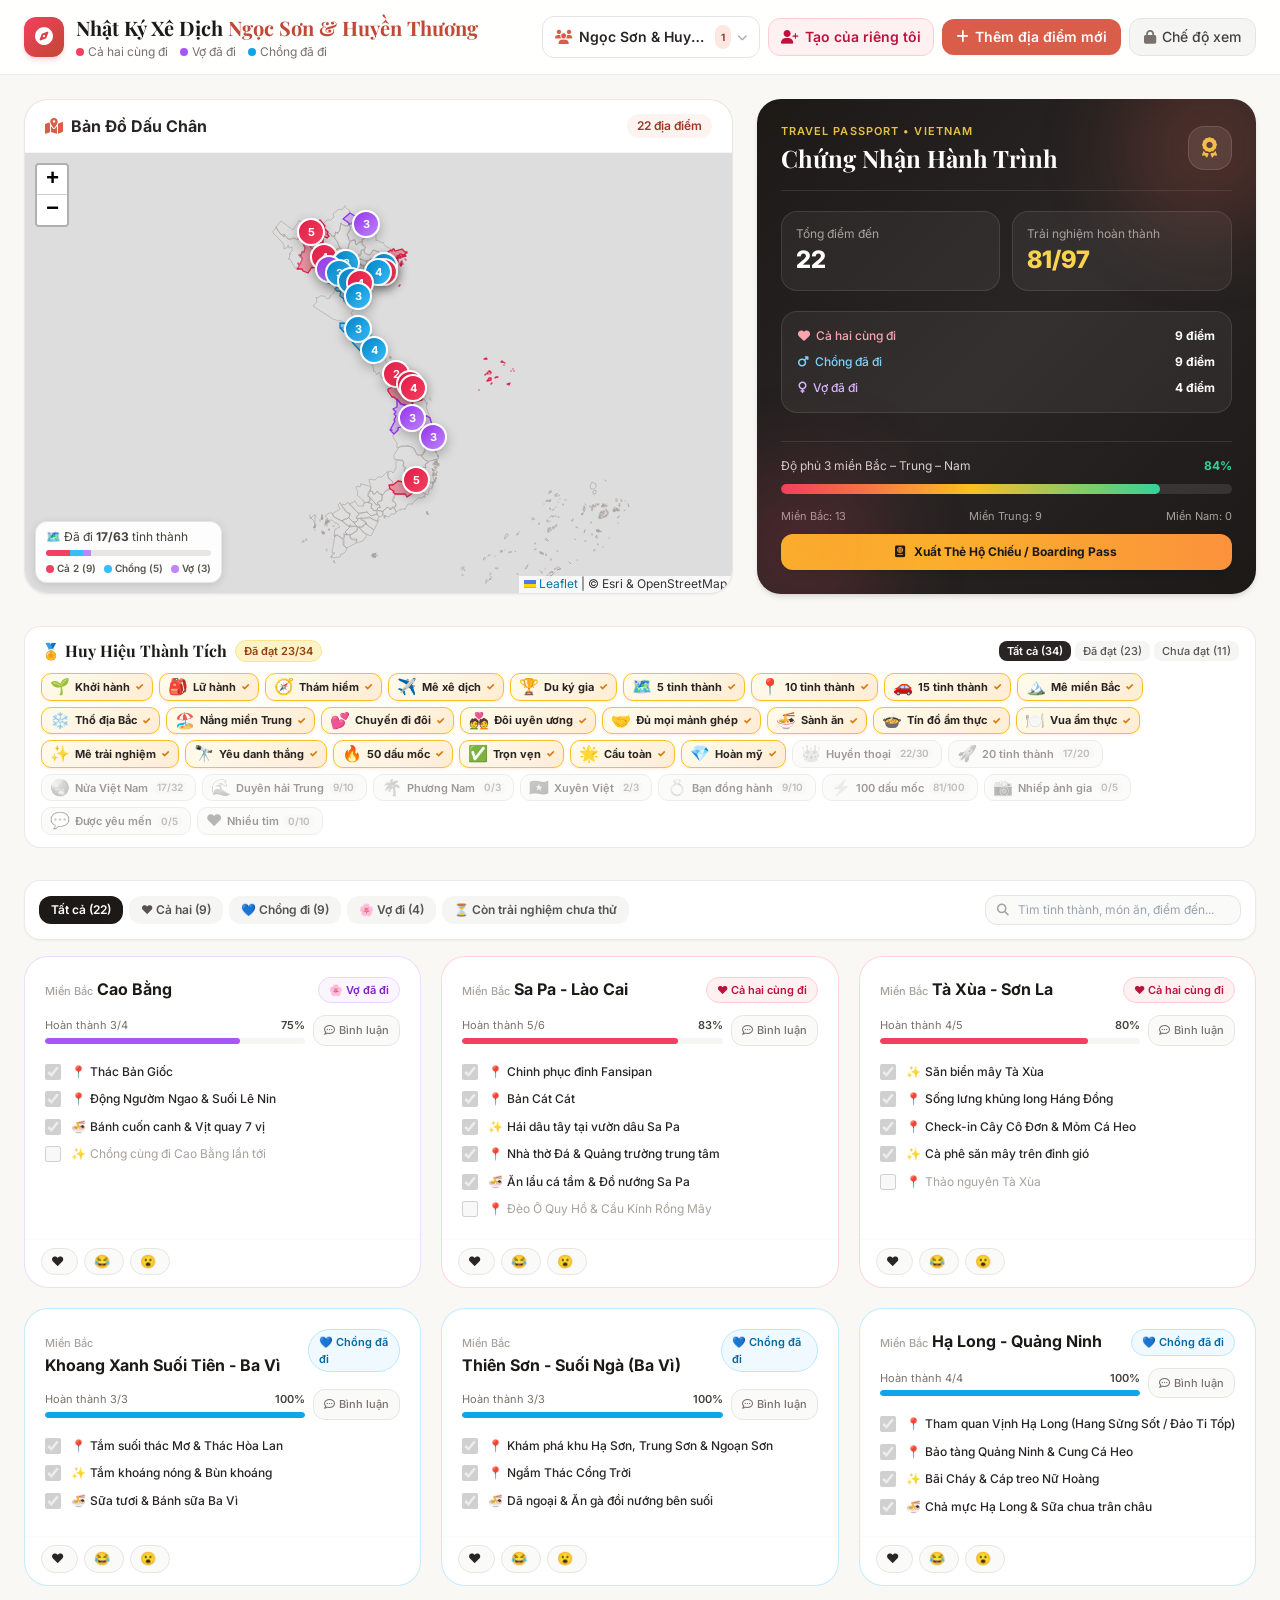
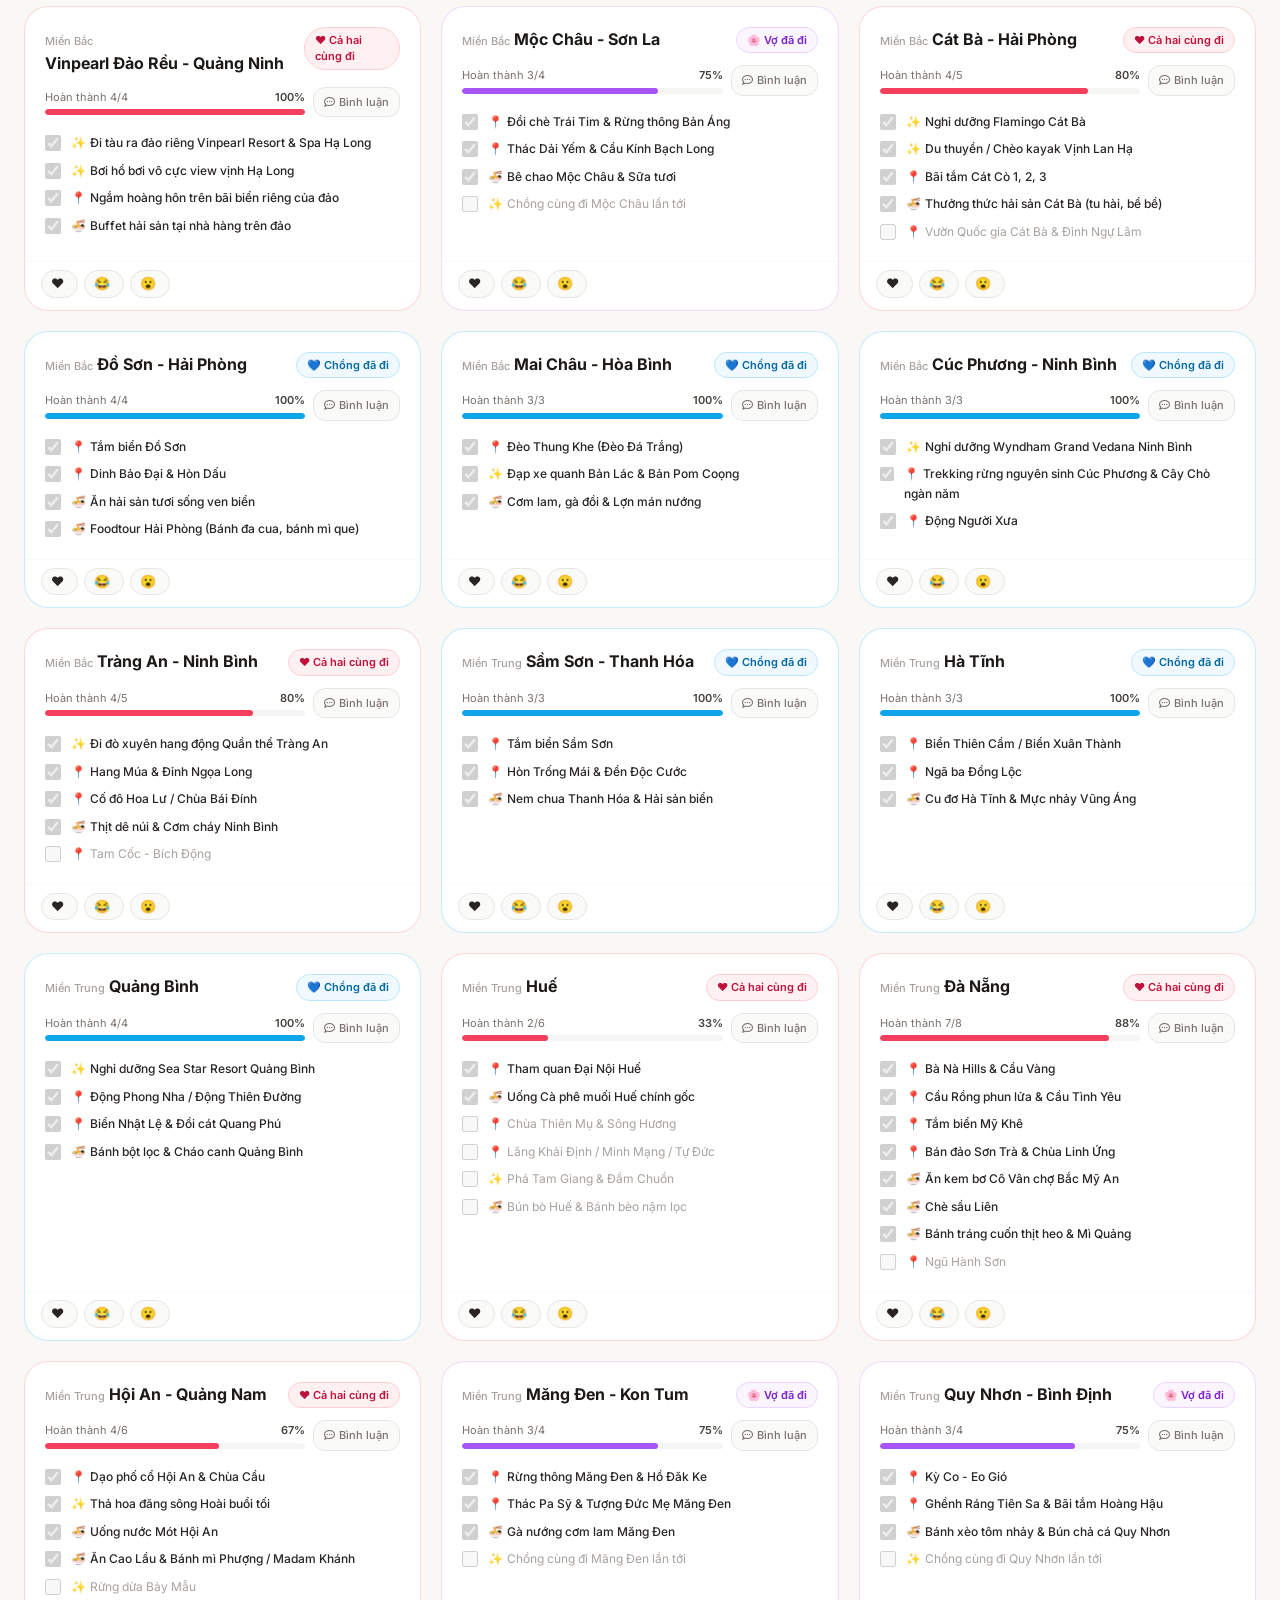
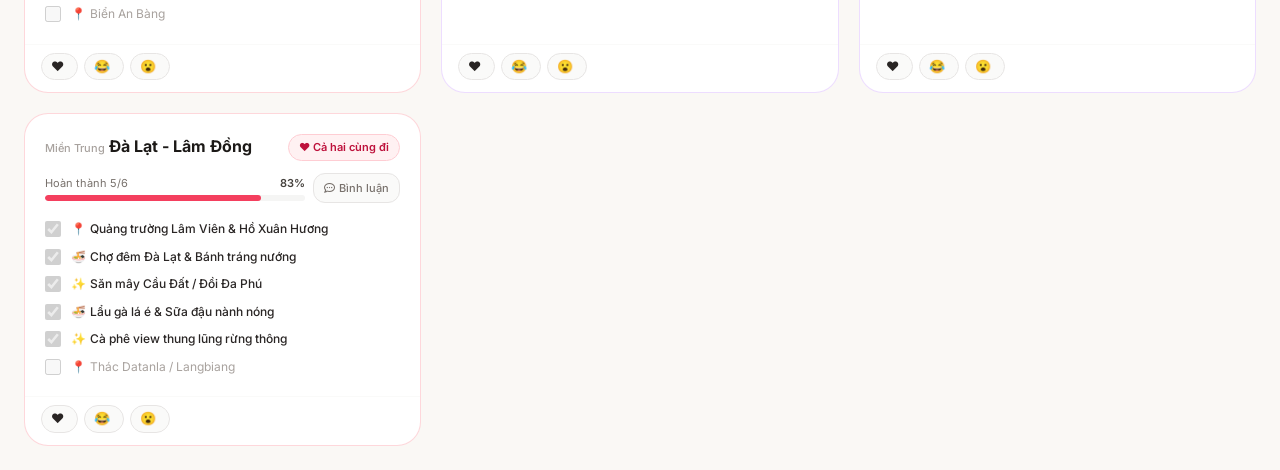
==== index.html @ 98d3e65a "refactor: update asset and resource file paths to assets directory" ====
<!DOCTYPE html>
<html lang="vi">

<head>
  <meta charset="UTF-8">
  <meta name="viewport" content="width=device-width, initial-scale=1.0">
  <link rel="icon" type="image/png" href="assets/images/Icon-637.png">
  <link rel="apple-touch-icon" href="assets/images/Icon-637.png">
  <title>Nhật Ký Hành Trình — Ngọc Sơn & Huyền Thương</title>
  <script src="assets/lib/tailwind/tailwind.js"></script>
  <link rel="stylesheet" href="assets/lib/fontawesome/css/all.min.css">
  <link rel="stylesheet" href="assets/lib/leaflet/leaflet.css" />
  <script src="assets/lib/leaflet/leaflet.js"></script>
  <link
    href="https://fonts.googleapis.com/css2?family=Inter:wght@400;500;600;700;800&family=Playfair+Display:ital,wght@0,600;0,700;1,600&display=swap"
    rel="stylesheet">
  <script src="assets/js/tailwind-config.js"></script>
  <link rel="stylesheet" href="assets/css/style.css">
</head>

<body class="min-h-screen flex flex-col">

  <!-- Header -->
  <header class="bg-white/90 backdrop-blur-md border-b border-stone-200/80 sticky top-0 z-30">
    <div class="max-w-7xl mx-auto px-4 sm:px-6 py-3.5 flex flex-wrap items-center justify-between gap-3">
      <div class="flex items-center gap-3">
        <div
          class="w-10 h-10 rounded-xl bg-gradient-to-br from-rose-500 to-terracotta-600 text-white flex items-center justify-center shadow-md shadow-rose-500/20">
          <i class="fa-solid fa-compass text-lg"></i>
        </div>
        <div>
          <h1 class="font-serif text-lg sm:text-xl font-bold text-stone-900 leading-tight">
            Nhật Ký Xê Dịch <span id="header-owner-name" class="text-terracotta-600">Ngọc Sơn &amp; Huyền Thương</span>
          </h1>
          <div id="header-couple-legend" class="flex items-center gap-3 text-xs text-stone-500 mt-0.5">
            <span class="inline-flex items-center gap-1"><span class="w-2 h-2 rounded-full bg-rose-500"></span> <span id="lbl-hdr-both">Cả hai cùng đi</span></span>
            <span class="inline-flex items-center gap-1"><span class="w-2 h-2 rounded-full bg-purple-500"></span> <span id="lbl-hdr-wife">Vợ đã đi</span></span>
            <span class="inline-flex items-center gap-1"><span class="w-2 h-2 rounded-full bg-sky-500"></span> <span id="lbl-hdr-husband">Chồng đã đi</span></span>
          </div>
          <p id="header-solo-subtitle" class="hidden text-xs text-stone-500 mt-0.5">Nhật ký xê dịch cá nhân</p>
        </div>
      </div>

      <div class="flex flex-wrap items-center gap-2">
        <!-- Switcher chuyển giữa các người dùng -->
        <div class="relative" id="user-switcher-wrap">
          <button id="user-switcher-btn" onclick="toggleUserSwitcher()"
            class="px-3 py-2 rounded-xl bg-white hover:bg-stone-50 text-stone-800 border border-stone-200 text-xs sm:text-sm font-semibold shadow-2xs transition flex items-center gap-1.5"
            title="Chuyển xem nhật ký của người khác">
            <i class="fa-solid fa-users text-terracotta-500"></i>
            <span id="switcher-current-name" class="max-w-[130px] truncate">Ngọc Sơn &amp; Huyền Thương</span>
            <span id="switcher-user-count" class="px-1.5 py-0.5 rounded-full bg-terracotta-100 text-terracotta-700 text-[10px] font-bold">1</span>
            <i class="fa-solid fa-chevron-down text-[10px] text-stone-400"></i>
          </button>
          <div id="user-switcher-menu"
            class="hidden absolute right-0 mt-2 w-72 bg-white rounded-2xl shadow-2xl border border-stone-200 z-50 overflow-hidden">
            <div class="px-3.5 py-2.5 bg-stone-50 border-b border-stone-100 flex items-center justify-between">
              <span class="text-[11px] font-bold uppercase tracking-wider text-stone-500">Danh sách nhật ký</span>
              <button onclick="copyShareUserLink()"
                class="text-[11px] font-semibold text-terracotta-600 hover:text-terracotta-700 flex items-center gap-1">
                <i class="fa-solid fa-link"></i> Copy link
              </button>
            </div>
            <div id="user-switcher-list" class="max-h-64 overflow-y-auto divide-y divide-stone-100"></div>
            <div class="p-2.5 bg-stone-50 border-t border-stone-100">
              <button onclick="openCreateUserModal()"
                class="w-full py-2 px-3 rounded-xl bg-gradient-to-r from-terracotta-500 to-rose-500 hover:from-terracotta-600 hover:to-rose-600 text-white text-xs font-bold shadow-xs transition flex items-center justify-center gap-1.5">
                <i class="fa-solid fa-wand-magic-sparkles"></i>
                <span>Tạo nhật ký của riêng tôi</span>
              </button>
            </div>
          </div>
        </div>

        <button onclick="openCreateUserModal()"
          class="px-3 py-2 rounded-xl bg-rose-50 hover:bg-rose-100 text-rose-700 border border-rose-200 text-xs sm:text-sm font-semibold transition flex items-center gap-1.5">
          <i class="fa-solid fa-user-plus"></i>
          <span>Tạo của riêng tôi</span>
        </button>

        <button onclick="openAddDestinationModal()"
          class="px-3.5 py-2 rounded-xl bg-terracotta-500 hover:bg-terracotta-600 text-white text-xs sm:text-sm font-semibold shadow-sm transition flex items-center gap-1.5">
          <i class="fa-solid fa-plus"></i>
          <span>Thêm địa điểm mới</span>
        </button>
        <button id="mode-toggle-btn" onclick="handleModeToggle()"
          class="px-3.5 py-2 rounded-xl bg-stone-100 hover:bg-stone-200 text-stone-700 border border-stone-200 text-xs sm:text-sm font-medium transition flex items-center gap-1.5"
          title="Mở khóa chỉnh sửa">
          <i id="mode-icon" class="fa-solid fa-lock text-stone-500"></i>
          <span id="mode-label">Chế độ xem</span>
        </button>
      </div>
    </div>
  </header>

  <!-- Thanh công cụ Chủ nhân (Ẩn khi ở chế độ Khách xem) -->
  <div id="owner-toolbar" class="hidden bg-amber-50 border-b border-amber-200/80">
    <div class="max-w-7xl mx-auto px-4 sm:px-6 py-2.5 flex flex-wrap items-center justify-between gap-2 text-xs">
      <div class="flex items-center gap-2">
        <span class="w-2 h-2 rounded-full bg-amber-500 animate-ping"></span>
        <span class="font-semibold text-amber-900">Đang ở Chế độ Chủ nhân:</span>
        <span class="text-stone-600">Mọi thay đổi đều tự động đồng bộ lên Google Sheets.</span>
        <span id="cloud-sync-status"
          class="inline-flex items-center gap-1 px-2 py-0.5 rounded-full text-[11px] font-medium bg-emerald-100 text-emerald-800 border border-emerald-200">
          <i class="fa-solid fa-cloud-check"></i> Đã kết nối Cloud
        </span>
      </div>
      <div class="flex flex-wrap items-center gap-2">
        <button onclick="syncToCloud(true)"
          class="px-3 py-1.5 rounded-lg bg-emerald-600 hover:bg-emerald-700 text-white font-semibold shadow-sm transition flex items-center gap-1.5">
          <i class="fa-solid fa-cloud-arrow-up"></i>
          <span>Lưu lên Cloud ngay</span>
        </button>
      </div>
    </div>
  </div>

  <main class="max-w-7xl mx-auto w-full px-4 sm:px-6 py-6 space-y-8 flex-1">

    <!-- Phần 1: Tổng kết hành trình & Bản đồ -->
    <section class="grid grid-cols-1 lg:grid-cols-12 gap-6 items-stretch">
      <!-- Cột trái: Bản đồ Việt Nam (7 cột) -->
      <div
        class="lg:col-span-7 bg-white rounded-3xl border border-stone-200/90 shadow-sm overflow-hidden flex flex-col">
        <div class="px-5 py-3.5 border-b border-stone-100 flex items-center justify-between">
          <div class="flex items-center gap-2">
            <i class="fa-solid fa-map-location-dot text-terracotta-500"></i>
            <h2 class="font-bold text-stone-800 text-sm sm:text-base">Bản Đồ Dấu Chân</h2>
          </div>
          <span id="map-counter-badge"
            class="px-2.5 py-1 rounded-full bg-terracotta-50 text-terracotta-700 text-xs font-semibold">
            22 địa điểm
          </span>
        </div>
        <div class="relative w-full h-[390px] sm:h-[440px]">
          <div id="vietnam-map" class="w-full h-full"></div>
        </div>
      </div>

      <!-- Cột phải: Chứng nhận hành trình (5 cột) -->
      <div
        class="lg:col-span-5 bg-gradient-to-br from-stone-900 via-stone-800 to-stone-900 text-white rounded-3xl p-6 shadow-md flex flex-col justify-between relative overflow-hidden">
        <div
          class="absolute -right-10 -top-10 w-44 h-44 rounded-full bg-terracotta-500/20 blur-2xl pointer-events-none">
        </div>
        <div class="absolute -left-10 -bottom-10 w-44 h-44 rounded-full bg-rose-500/15 blur-2xl pointer-events-none">
        </div>

        <div>
          <div class="flex items-center justify-between border-b border-white/10 pb-4">
            <div>
              <p class="text-[11px] uppercase tracking-widest text-amber-300/90 font-semibold">Travel Passport • Vietnam
              </p>
              <h2 class="font-serif text-xl sm:text-2xl font-bold mt-0.5">Chứng Nhận Hành Trình</h2>
            </div>
            <div
              class="w-11 h-11 rounded-2xl bg-white/10 border border-white/15 flex items-center justify-center text-amber-300">
              <i class="fa-solid fa-award text-xl"></i>
            </div>
          </div>

          <div class="grid grid-cols-2 gap-3 mt-5">
            <div class="bg-white/5 border border-white/10 rounded-2xl p-3.5">
              <p class="text-xs text-stone-400">Tổng điểm đến</p>
              <p id="stat-total-places" class="text-2xl font-extrabold text-white mt-0.5">22</p>
            </div>
            <div class="bg-white/5 border border-white/10 rounded-2xl p-3.5">
              <p class="text-xs text-stone-400">Trải nghiệm hoàn thành</p>
              <p id="stat-checked-items" class="text-2xl font-extrabold text-amber-300 mt-0.5">0/0</p>
            </div>
          </div>

          <!-- Phân bổ người đi (Cặp đôi) -->
          <div id="couple-breakdown-box" class="mt-5 space-y-2.5 bg-white/5 border border-white/10 rounded-2xl p-4">
            <div class="flex items-center justify-between text-xs">
              <span class="text-rose-300 font-medium"><i class="fa-solid fa-heart mr-1.5"></i><span id="lbl-stat-both">Cả hai cùng đi</span></span>
              <span id="stat-both-count" class="font-bold text-white">9 điểm</span>
            </div>
            <div class="flex items-center justify-between text-xs">
              <span class="text-sky-300 font-medium"><i class="fa-solid fa-mars mr-1.5"></i><span id="lbl-stat-husband">Chồng đã đi</span></span>
              <span id="stat-husband-count" class="font-bold text-white">9 điểm</span>
            </div>
            <div class="flex items-center justify-between text-xs">
              <span class="text-purple-300 font-medium"><i class="fa-solid fa-venus mr-1.5"></i><span id="lbl-stat-wife">Vợ đã đi</span></span>
              <span id="stat-wife-count" class="font-bold text-white">4 điểm</span>
            </div>
          </div>
          <!-- Tóm tắt hành trình cá nhân -->
          <div id="solo-summary-box" class="hidden mt-5 space-y-2.5 bg-white/5 border border-white/10 rounded-2xl p-4">
            <div class="flex items-center justify-between text-xs">
              <span class="text-amber-300 font-medium"><i class="fa-solid fa-map mr-1.5"></i>Tỉnh thành đã phủ</span>
              <span id="stat-solo-provinces" class="font-bold text-white">0/63 tỉnh</span>
            </div>
            <div class="flex items-center justify-between text-xs">
              <span class="text-emerald-300 font-medium"><i class="fa-solid fa-utensils mr-1.5"></i>Món ngon đã thử</span>
              <span id="stat-solo-food" class="font-bold text-white">0 món</span>
            </div>
            <div class="flex items-center justify-between text-xs">
              <span class="text-rose-300 font-medium"><i class="fa-solid fa-heart mr-1.5"></i>Lượt yêu thích</span>
              <span id="stat-solo-reactions" class="font-bold text-white">0 tim</span>
            </div>
          </div>
        </div>

        <!-- Thanh tiến độ 3 miền -->
        <div class="mt-5 pt-4 border-t border-white/10 space-y-2.5">
          <div class="flex items-center justify-between text-xs text-stone-300">
            <span>Độ phủ 3 miền Bắc – Trung – Nam</span>
            <span id="stat-overall-percent" class="font-bold text-emerald-400">0%</span>
          </div>
          <div class="w-full h-2.5 bg-white/10 rounded-full overflow-hidden">
            <div id="stat-progress-bar"
              class="h-full bg-gradient-to-r from-rose-500 via-amber-400 to-emerald-400 rounded-full transition-all duration-500"
              style="width: 0%"></div>
          </div>
          <div class="flex justify-between text-[11px] text-stone-400 pt-1">
            <span id="stat-north">Miền Bắc: 0</span>
            <span id="stat-central">Miền Trung: 0</span>
            <span id="stat-south">Miền Nam: 0</span>
          </div>
          <button onclick="openPassportModal()"
            class="w-full mt-2 py-2.5 px-4 rounded-xl bg-gradient-to-r from-amber-400 to-orange-400 hover:from-amber-300 hover:to-orange-300 text-stone-900 font-bold text-xs flex items-center justify-center gap-2 shadow-md transition">
            <i class="fa-solid fa-passport"></i>
            <span>Xuất Thẻ Hộ Chiếu / Boarding Pass</span>
          </button>
        </div>
      </div>
    </section>

    <!-- Huy hiệu thành tích (gọn nhẹ) -->
    <section class="bg-white rounded-2xl border border-stone-200/80 shadow-xs px-4 py-3">
      <div class="flex flex-wrap items-center justify-between gap-2 mb-2.5">
        <div class="flex items-center gap-2">
          <h2 class="font-serif text-sm sm:text-base font-bold text-stone-900">🏅 Huy Hiệu Thành Tích</h2>
          <span class="text-[11px] font-semibold px-2 py-0.5 rounded-full bg-amber-100 text-amber-800 border border-amber-200">Đã đạt <span id="badges-count">0/0</span></span>
        </div>
        <div class="flex items-center gap-1 text-[11px]">
          <button onclick="setBadgeFilter('all')" data-bfilter="all" class="bfilter-btn px-2 py-0.5 rounded-lg font-semibold bg-stone-800 text-white transition">Tất cả (<span id="bcount-all">0</span>)</button>
          <button onclick="setBadgeFilter('earned')" data-bfilter="earned" class="bfilter-btn px-2 py-0.5 rounded-lg font-medium bg-stone-100 text-stone-600 hover:bg-stone-200 transition">Đã đạt (<span id="bcount-earned">0</span>)</button>
          <button onclick="setBadgeFilter('locked')" data-bfilter="locked" class="bfilter-btn px-2 py-0.5 rounded-lg font-medium bg-stone-100 text-stone-600 hover:bg-stone-200 transition">Chưa đạt (<span id="bcount-locked">0</span>)</button>
        </div>
      </div>
      <div id="badges-grid" class="flex flex-wrap gap-1.5"></div>
    </section>

    <!-- Phần 2: Bộ lọc & Tìm kiếm -->
    <section class="space-y-4">
      <div
        class="flex flex-col md:flex-row md:items-center justify-between gap-3 bg-white p-3.5 rounded-2xl border border-stone-200/80 shadow-sm">
        <div class="flex items-center gap-1.5 overflow-x-auto no-scrollbar pb-1 md:pb-0">
          <button onclick="setFilter('all')" data-filter="all"
            class="filter-btn px-3 py-1.5 rounded-xl text-xs font-semibold bg-stone-900 text-white whitespace-nowrap transition">
            Tất cả (<span id="count-all">22</span>)
          </button>
          <button onclick="setFilter('both')" data-filter="both"
            class="filter-btn couple-only-ui px-3 py-1.5 rounded-xl text-xs font-semibold bg-stone-100 text-stone-600 hover:bg-stone-200 whitespace-nowrap transition">
            ❤️ <span id="lbl-flt-both">Cả hai</span> (<span id="count-both">9</span>)
          </button>
          <button onclick="setFilter('husband')" data-filter="husband"
            class="filter-btn couple-only-ui px-3 py-1.5 rounded-xl text-xs font-semibold bg-stone-100 text-stone-600 hover:bg-stone-200 whitespace-nowrap transition">
            💙 <span id="lbl-flt-husband">Chồng đi</span> (<span id="count-husband">9</span>)
          </button>
          <button onclick="setFilter('wife')" data-filter="wife"
            class="filter-btn couple-only-ui px-3 py-1.5 rounded-xl text-xs font-semibold bg-stone-100 text-stone-600 hover:bg-stone-200 whitespace-nowrap transition">
            🌸 <span id="lbl-flt-wife">Vợ đi</span> (<span id="count-wife">4</span>)
          </button>
          <button onclick="setFilter('incomplete')" data-filter="incomplete"
            class="filter-btn px-3 py-1.5 rounded-xl text-xs font-semibold bg-stone-100 text-stone-600 hover:bg-stone-200 whitespace-nowrap transition">
            ⏳ Còn trải nghiệm chưa thử
          </button>
        </div>

        <div class="flex items-center gap-2">
          <div class="relative flex-1 sm:w-64">
            <i class="fa-solid fa-magnifying-glass absolute left-3 top-1/2 -translate-y-1/2 text-stone-400 text-xs"></i>
            <input type="text" id="search-input" oninput="handleSearch(this.value)"
              placeholder="Tìm tỉnh thành, món ăn, điểm đến..."
              class="w-full pl-8 pr-3 py-1.5 rounded-xl bg-stone-50 border border-stone-200 text-xs focus:outline-none focus:border-terracotta-500">
          </div>
        </div>
      </div>

      <!-- Lưới thẻ địa điểm -->
      <div id="destinations-grid" class="grid grid-cols-1 md:grid-cols-2 lg:grid-cols-3 gap-5"></div>
    </section>
  </main>

  <!-- Floating Hover 2 Scenic Photos on Destination Name -->
  <div id="hover-name-photos"
    class="fixed pointer-events-none z-50 hidden bg-white/95 backdrop-blur-sm p-2 rounded-2xl shadow-2xl border border-stone-200 w-[340px] sm:w-[380px] transition-opacity duration-150">
    <div id="hover-name-photos-grid" class="grid grid-cols-2 gap-1.5"></div>
    <p id="hover-name-photos-caption" class="text-[11px] font-semibold text-stone-700 mt-1.5 px-1 flex items-center justify-between"></p>
  </div>

  <!-- Floating Hover Image Preview -->
  <div id="hover-image-preview"
    class="fixed pointer-events-none z-50 hidden bg-white p-2 rounded-2xl shadow-2xl border border-stone-200 max-w-xs transition-opacity duration-150">
    <img id="hover-preview-img" src="" alt="Preview" class="w-60 h-40 object-cover rounded-xl">
    <p id="hover-preview-caption" class="text-[11px] font-medium text-stone-600 mt-1.5 px-1 truncate"></p>
  </div>

  <!-- Floating Hover Comments (bong bóng truyện tranh) -->
  <div id="hover-comments" class="fixed inset-0 pointer-events-none z-50 hidden"></div>

  <!-- Modal Tạo Nhật Ký Của Riêng Tôi (Cá nhân) -->
  <div id="create-user-modal" class="fixed inset-0 bg-black/55 backdrop-blur-xs z-50 hidden items-center justify-center p-4">
    <div class="bg-white rounded-3xl max-w-md w-full p-6 shadow-2xl border border-stone-100">
      <div class="flex items-center justify-between pb-3 border-b border-stone-100">
        <div>
          <h3 class="font-bold text-stone-900 text-base">✨ Tạo Nhật Ký Của Riêng Bạn</h3>
          <p class="text-[11px] text-stone-400 mt-0.5">Bắt đầu từ bản đồ trống — tự tay đánh dấu từng chuyến đi</p>
        </div>
        <button onclick="closeCreateUserModal()"
          class="w-8 h-8 rounded-full hover:bg-stone-100 text-stone-500 flex items-center justify-center shrink-0">
          <i class="fa-solid fa-xmark"></i>
        </button>
      </div>
      <div class="space-y-3.5 mt-4 text-xs">
        <div>
          <label class="block font-semibold text-stone-700 mb-1.5">Kiểu nhật ký</label>
          <div class="grid grid-cols-2 gap-2">
            <button type="button" onclick="setCreateUserMode('solo')" data-cmode="solo"
              class="cmode-btn px-3 py-2 rounded-xl border-2 border-terracotta-500 bg-terracotta-50 text-terracotta-800 font-bold text-left transition">
              <div>👤 Cá nhân</div>
              <div class="text-[10px] font-normal text-stone-500 mt-0.5">Hành trình của riêng mình</div>
            </button>
            <button type="button" onclick="setCreateUserMode('couple')" data-cmode="couple"
              class="cmode-btn px-3 py-2 rounded-xl border border-stone-200 bg-white text-stone-700 font-semibold text-left hover:bg-stone-50 transition">
              <div>💑 Cặp đôi</div>
              <div class="text-[10px] font-normal text-stone-500 mt-0.5">Bạn trai · Bạn gái · Cùng đi</div>
            </button>
          </div>
        </div>
        <div>
          <label id="create-user-name-label" class="block font-semibold text-stone-700 mb-1">Tên hiển thị của bạn *</label>
          <input type="text" id="create-user-name" maxlength="40" placeholder="Ví dụ: Minh Anh, Quốc Bảo..."
            class="w-full px-3 py-2.5 rounded-xl border border-stone-200 focus:outline-none focus:border-terracotta-500">
        </div>
        <div>
          <label class="block font-semibold text-stone-700 mb-1">Dòng mô tả / slogan (tùy chọn)</label>
          <input type="text" id="create-user-subtitle" maxlength="70" placeholder="Ví dụ: Đi khắp Việt Nam trước tuổi 30"
            class="w-full px-3 py-2.5 rounded-xl border border-stone-200 focus:outline-none focus:border-terracotta-500">
        </div>
        <div class="grid grid-cols-2 gap-2.5">
          <div>
            <label class="block font-semibold text-stone-700 mb-1">Mã PIN cá nhân * (≥ 4 ký tự)</label>
            <input type="password" id="create-user-pin" maxlength="20" placeholder="Đặt mã PIN..."
              class="w-full px-3 py-2.5 rounded-xl border border-stone-200 focus:outline-none focus:border-terracotta-500">
          </div>
          <div>
            <label class="block font-semibold text-stone-700 mb-1">Nhập lại mã PIN *</label>
            <input type="password" id="create-user-pin2" maxlength="20" placeholder="Nhập lại PIN..."
              onkeydown="if(event.key==='Enter') submitCreateUser()"
              class="w-full px-3 py-2.5 rounded-xl border border-stone-200 focus:outline-none focus:border-terracotta-500">
          </div>
        </div>
        <p class="text-[11px] text-stone-400 bg-stone-50 rounded-xl px-3 py-2">
          🔒 Mã PIN được mã hóa trên server. Mọi người có thể xem &amp; bình luận, nhưng chỉ có bạn mới chỉnh sửa được nhật ký của mình.
        </p>
        <p id="create-user-error" class="text-xs text-red-500 font-medium hidden"></p>
      </div>
      <div class="flex justify-end gap-2 mt-5 pt-3 border-t border-stone-100">
        <button onclick="closeCreateUserModal()"
          class="px-4 py-2 rounded-xl bg-stone-100 hover:bg-stone-200 text-stone-700 text-xs font-semibold">Hủy</button>
        <button id="create-user-submit-btn" onclick="submitCreateUser()"
          class="px-5 py-2 rounded-xl bg-terracotta-500 hover:bg-terracotta-600 text-white text-xs font-semibold flex items-center gap-1.5">
          <i class="fa-solid fa-check"></i> Tạo nhật ký ngay
        </button>
      </div>
    </div>
  </div>

  <!-- Modal Nhập Mã PIN -->
  <div id="pin-modal" class="fixed inset-0 bg-black/50 backdrop-blur-xs z-50 hidden items-center justify-center p-4">
    <div class="bg-white rounded-3xl max-w-sm w-full p-6 shadow-2xl border border-stone-100">
      <div
        class="w-12 h-12 rounded-2xl bg-terracotta-50 text-terracotta-600 flex items-center justify-center mx-auto mb-3">
        <i class="fa-solid fa-key text-xl"></i>
      </div>
      <h3 class="text-lg font-bold text-center text-stone-900">Mở Khóa Chỉnh Sửa</h3>
      <p id="pin-modal-desc" class="text-xs text-stone-500 text-center mt-1">Nhập mã PIN của chủ nhân để tích chọn, thêm ảnh hoặc tạo địa
        điểm mới.</p>
      <input type="password" id="pin-input" maxlength="20" onkeydown="if(event.key==='Enter') submitPin()"
        placeholder="Nhập mã PIN..."
        class="w-full mt-4 px-4 py-2.5 rounded-xl border border-stone-300 text-center text-lg tracking-widest font-bold focus:outline-none focus:border-terracotta-500">
      <p id="pin-error" class="text-xs text-red-500 text-center mt-2 hidden">Mã PIN không chính xác, vui lòng thử lại!
      </p>
      <div class="flex gap-2 mt-5">
        <button onclick="closePinModal()"
          class="flex-1 py-2.5 rounded-xl bg-stone-100 hover:bg-stone-200 text-stone-700 text-xs font-semibold">Hủy</button>
        <button id="pin-submit-btn" onclick="submitPin()"
          class="flex-1 py-2.5 rounded-xl bg-terracotta-500 hover:bg-terracotta-600 text-white text-xs font-semibold">Xác
          nhận</button>
      </div>
    </div>
  </div>

  <!-- Modal Thêm Địa Điểm Mới -->
  <div id="add-dest-modal"
    class="fixed inset-0 bg-black/50 backdrop-blur-xs z-50 hidden items-center justify-center p-4">
    <div
      class="bg-white rounded-3xl max-w-md w-full p-6 shadow-2xl border border-stone-100 max-h-[90vh] overflow-y-auto">
      <div class="flex items-center justify-between pb-3 border-b border-stone-100">
        <h3 class="font-bold text-stone-900 text-base">Thêm Địa Điểm Mới</h3>
        <button onclick="closeAddDestinationModal()"
          class="w-8 h-8 rounded-full hover:bg-stone-100 text-stone-500 flex items-center justify-center">
          <i class="fa-solid fa-xmark"></i>
        </button>
      </div>
      <div class="space-y-3.5 mt-4 text-xs">
        <div>
          <label class="block font-semibold text-stone-700 mb-1">Chọn nhanh tỉnh/thành (tự điền tọa độ):</label>
          <select id="preset-province-select" onchange="applyProvincePreset(this.value)"
            class="w-full px-3 py-2 rounded-xl border border-stone-200 bg-stone-50 focus:outline-none focus:border-terracotta-500">
            <option value="">-- Chọn từ danh sách gợi ý hoặc nhập tay bên dưới --</option>
          </select>
        </div>
        <div>
          <label class="block font-semibold text-stone-700 mb-1">Tên địa điểm *</label>
          <div class="relative">
            <input type="text" id="new-dest-name" placeholder="Ví dụ: Hà Giang, Phú Quốc..." autocomplete="off"
              class="w-full px-3 py-2 rounded-xl border border-stone-200 focus:outline-none focus:border-terracotta-500">
            <ul id="dest-suggestions"
              class="hidden absolute z-50 left-0 right-0 mt-1 max-h-56 overflow-y-auto bg-white border border-stone-200 rounded-xl shadow-lg text-xs"></ul>
          </div>
        </div>
        <div class="grid grid-cols-2 gap-3">
          <div>
            <label class="block font-semibold text-stone-700 mb-1">Khu vực</label>
            <select id="new-dest-region" class="w-full px-3 py-2 rounded-xl border border-stone-200 bg-white">
              <option value="Miền Bắc">Miền Bắc</option>
              <option value="Miền Trung">Miền Trung</option>
              <option value="Miền Nam">Miền Nam</option>
            </select>
          </div>
          <div id="new-dest-who-wrap">
            <label class="block font-semibold text-stone-700 mb-1">Ai đã đi?</label>
            <select id="new-dest-who" class="w-full px-3 py-2 rounded-xl border border-stone-200 bg-white">
              <option value="both">❤️ Cả hai cùng đi</option>
              <option value="husband">💙 Chồng đã đi</option>
              <option value="wife">🌸 Vợ đã đi</option>
            </select>
          </div>
        </div>
        <div class="grid grid-cols-2 gap-3">
          <div>
            <label class="block font-semibold text-stone-700 mb-1">Vĩ độ (Lat)</label>
            <input type="number" step="0.0001" id="new-dest-lat" value="21.0285"
              class="w-full px-3 py-2 rounded-xl border border-stone-200">
          </div>
          <div>
            <label class="block font-semibold text-stone-700 mb-1">Kinh độ (Lng)</label>
            <input type="number" step="0.0001" id="new-dest-lng" value="105.8542"
              class="w-full px-3 py-2 rounded-xl border border-stone-200">
          </div>
        </div>
        <div>
          <label class="block font-semibold text-stone-700 mb-1">Các trải nghiệm / món ăn đầu tiên (mỗi dòng 1
            mục):</label>
          <textarea id="new-dest-items" rows="3" placeholder="Đèo Mã Pí Lèng&#10;Đi thuyền sông Nho Quế&#10;Cháo ấu tẩu"
            class="w-full px-3 py-2 rounded-xl border border-stone-200 focus:outline-none focus:border-terracotta-500"></textarea>
        </div>
      </div>
      <div class="flex gap-2 mt-5">
        <button onclick="closeAddDestinationModal()"
          class="flex-1 py-2.5 rounded-xl bg-stone-100 hover:bg-stone-200 text-stone-700 text-xs font-semibold">Hủy</button>
        <button onclick="createNewDestination()"
          class="flex-1 py-2.5 rounded-xl bg-terracotta-500 hover:bg-terracotta-600 text-white text-xs font-semibold">Tạo
          địa điểm</button>
      </div>
    </div>
  </div>

  <!-- Modal Quản Lý Ảnh Kỷ Niệm -->
  <div id="photo-modal" class="fixed inset-0 bg-black/60 backdrop-blur-xs z-50 hidden items-center justify-center p-4">
    <div
      class="bg-white rounded-3xl max-w-lg w-full p-6 shadow-2xl border border-stone-100 max-h-[90vh] overflow-y-auto">
      <div class="flex items-center justify-between pb-3 border-b border-stone-100">
        <h3 id="photo-modal-title" class="font-bold text-stone-900 text-base">Ảnh Kỷ Niệm</h3>
        <button onclick="closePhotoModal()"
          class="w-8 h-8 rounded-full hover:bg-stone-100 text-stone-500 flex items-center justify-center">
          <i class="fa-solid fa-xmark"></i>
        </button>
      </div>
      <div id="photo-add-box" class="mt-4 space-y-2 hidden">
        <label class="block text-xs font-semibold text-stone-700">Dán đường link ảnh (Google Photos, Facebook,
          Imgur...):</label>
        <div class="flex gap-2">
          <input type="url" id="new-photo-url" onkeydown="if(event.key==='Enter')addPhotoToDestination()"
            placeholder="https://..."
            class="flex-1 px-3 py-2 rounded-xl border border-stone-200 text-xs focus:outline-none focus:border-terracotta-500">
          <button onclick="addPhotoToDestination()"
            class="px-4 py-2 rounded-xl bg-terracotta-500 hover:bg-terracotta-600 text-white text-xs font-semibold">Thêm
            ảnh</button>
        </div>
      </div>
      <div id="photo-gallery-grid" class="grid grid-cols-2 gap-3 mt-4"></div>
    </div>
  </div>

  <!-- Modal Bình Luận -->
  <div id="comment-modal" class="fixed inset-0 bg-black/60 backdrop-blur-xs z-50 hidden items-center justify-center p-4">
    <div class="bg-white rounded-3xl max-w-lg w-full p-6 shadow-2xl border border-stone-100 max-h-[90vh] flex flex-col">
      <div class="flex items-center justify-between pb-3 border-b border-stone-100">
        <h3 id="comment-modal-title" class="font-bold text-stone-900 text-base">Bình luận</h3>
        <button onclick="closeCommentModal()" class="w-8 h-8 rounded-full hover:bg-stone-100 text-stone-500 flex items-center justify-center">
          <i class="fa-solid fa-xmark"></i>
        </button>
      </div>
      <div id="comment-list" class="flex flex-col gap-3 mt-4 overflow-y-auto flex-1 min-h-[80px] pr-1"></div>
      <div class="mt-4 pt-3 border-t border-stone-100 space-y-2">
        <input type="text" id="comment-name" maxlength="40" placeholder="Tên của bạn *"
          class="w-full px-3 py-2 rounded-xl border border-stone-200 text-xs focus:outline-none focus:border-terracotta-500">
        <textarea id="comment-text" rows="2" maxlength="500" placeholder="Viết bình luận..."
          class="w-full px-3 py-2 rounded-xl border border-stone-200 text-xs focus:outline-none focus:border-terracotta-500"></textarea>
        <div class="flex justify-end">
          <button onclick="addComment()" class="px-4 py-2 rounded-xl bg-terracotta-500 hover:bg-terracotta-600 text-white text-xs font-semibold">Gửi bình luận</button>
        </div>
      </div>
    </div>
  </div>

  <!-- Modal Xuất Code Dự Phòng -->
  <div id="export-modal" class="fixed inset-0 bg-black/50 backdrop-blur-xs z-50 hidden items-center justify-center p-4">
    <div class="bg-white rounded-3xl max-w-xl w-full p-6 shadow-2xl border border-stone-100">
      <div class="flex items-center justify-between pb-3 border-b border-stone-100">
        <h3 class="font-bold text-stone-900 text-base">Mã Dữ Liệu Dự Phòng (PRELOADED_DATA)</h3>
        <button onclick="closeExportModal()"
          class="w-8 h-8 rounded-full hover:bg-stone-100 text-stone-500 flex items-center justify-center">
          <i class="fa-solid fa-xmark"></i>
        </button>
      </div>
      <p class="text-xs text-stone-500 mt-2">Dữ liệu đã tự động lưu lên Google Sheets, bạn cũng có thể sao chép đoạn mã
        này để lưu trữ dự phòng.</p>
      <textarea id="export-code-textarea" rows="8" readonly
        class="w-full mt-3 p-3 rounded-xl bg-stone-900 text-emerald-400 font-mono text-[11px] focus:outline-none"></textarea>
      <div class="flex justify-end gap-2 mt-4">
        <button onclick="copyExportCode()"
          class="px-4 py-2 rounded-xl bg-terracotta-500 hover:bg-terracotta-600 text-white text-xs font-semibold">Sao
          chép mã</button>
      </div>
    </div>
  </div>

  <!-- Modal Xuất Thẻ Hộ Chiếu / Boarding Pass -->
  <div id="passport-modal" class="fixed inset-0 bg-black/65 backdrop-blur-xs z-50 hidden items-center justify-center p-4">
    <div class="bg-white rounded-3xl max-w-3xl w-full p-5 sm:p-6 shadow-2xl border border-stone-100 max-h-[92vh] overflow-y-auto">
      <div class="flex items-center justify-between pb-3 border-b border-stone-100">
        <div>
          <h3 class="font-bold text-stone-900 text-base">🎫 Thẻ Kỷ Niệm Hộ Chiếu / Boarding Pass</h3>
          <p class="text-[11px] text-stone-400 mt-0.5">Tự động vẽ bản đồ 3 màu &amp; thống kê mới nhất — tải PNG về đăng story hoặc chia sẻ</p>
        </div>
        <button onclick="closePassportModal()"
          class="w-8 h-8 rounded-full hover:bg-stone-100 text-stone-500 flex items-center justify-center shrink-0">
          <i class="fa-solid fa-xmark"></i>
        </button>
      </div>

      <div class="mt-4 flex flex-wrap items-center justify-between gap-2">
        <div class="flex items-center gap-1.5">
          <button onclick="setPassportLayout('boarding')" data-layout="boarding"
            class="passport-layout-btn px-3 py-1.5 rounded-xl text-xs font-semibold bg-stone-900 text-white transition">
            🎫 Boarding Pass (Ngang)
          </button>
          <button onclick="setPassportLayout('story')" data-layout="story"
            class="passport-layout-btn px-3 py-1.5 rounded-xl text-xs font-medium bg-stone-100 text-stone-600 hover:bg-stone-200 transition">
            📱 Story Passport (Dọc)
          </button>
        </div>
        <div class="flex items-center gap-2">
          <button onclick="copyPassportPNG()"
            class="px-3 py-1.5 rounded-xl bg-stone-100 hover:bg-stone-200 text-stone-700 text-xs font-semibold transition flex items-center gap-1.5">
            <i class="fa-regular fa-copy"></i> Copy ảnh
          </button>
          <button onclick="downloadPassportPNG()"
            class="px-3.5 py-1.5 rounded-xl bg-terracotta-500 hover:bg-terracotta-600 text-white text-xs font-semibold transition flex items-center gap-1.5">
            <i class="fa-solid fa-download"></i> Tải PNG
          </button>
        </div>
      </div>

      <div class="grid grid-cols-1 sm:grid-cols-2 gap-2.5 mt-3">
        <input type="text" id="passport-title-input" value="Ngọc Sơn &amp; Huyền Thương" maxlength="40"
          oninput="renderPassportCanvas()" placeholder="Tên trên hộ chiếu..."
          class="px-3 py-1.5 rounded-xl border border-stone-200 text-xs focus:outline-none focus:border-terracotta-500">
        <input type="text" id="passport-motto-input" value="Cùng nhau vẽ kín bản đồ Việt Nam" maxlength="70"
          oninput="renderPassportCanvas()" placeholder="Dòng slogan kỷ niệm..."
          class="px-3 py-1.5 rounded-xl border border-stone-200 text-xs focus:outline-none focus:border-terracotta-500">
      </div>

      <div class="mt-4 bg-stone-100 rounded-2xl p-3 flex items-center justify-center overflow-hidden">
        <canvas id="passport-canvas" class="rounded-xl shadow-md max-w-full h-auto"></canvas>
      </div>
    </div>
  </div>

  <!-- Modal Khôi Phục Gốc -->
  <div id="reset-modal" class="fixed inset-0 bg-black/50 backdrop-blur-xs z-50 hidden items-center justify-center p-4">
    <div class="bg-white rounded-3xl max-w-sm w-full p-6 shadow-2xl border border-stone-100 text-center">
      <div class="w-12 h-12 rounded-2xl bg-red-50 text-red-600 flex items-center justify-center mx-auto mb-3">
        <i class="fa-solid fa-triangle-exclamation text-xl"></i>
      </div>
      <h3 class="font-bold text-stone-900 text-base">Khôi Phục Dữ Liệu Gốc?</h3>
      <p class="text-xs text-stone-500 mt-1">Thao tác này sẽ đưa toàn bộ danh sách về lại 22 địa điểm mặc định ban đầu.
      </p>
      <div class="flex gap-2 mt-5">
        <button onclick="closeResetModal()"
          class="flex-1 py-2.5 rounded-xl bg-stone-100 hover:bg-stone-200 text-stone-700 text-xs font-semibold">Hủy</button>
        <button onclick="confirmResetData()"
          class="flex-1 py-2.5 rounded-xl bg-red-600 hover:bg-red-700 text-white text-xs font-semibold">Khôi
          phục</button>
      </div>
    </div>
  </div>

  <!-- Toast Thông Báo -->
  <div id="toast-box"
    class="fixed bottom-5 right-5 z-50 hidden items-center gap-2 bg-stone-900 text-white px-4 py-3 rounded-2xl shadow-xl text-xs font-medium">
    <i class="fa-solid fa-circle-check text-emerald-400"></i>
    <span id="toast-message">Đã lưu thành công!</span>
  </div>

  <script src="assets/data/vn-provinces.js"></script>
  <script src="assets/data/scenic-photos.js"></script>
  <script src="assets/js/app.js"></script>
  <script src="assets/js/passport.js"></script>
</body>

</html>
---- assets/css/style.css ----
body {
  background-color: #FAF8F5;
  color: #292524;
}

.leaflet-container {
  font-family: 'Inter', sans-serif !important;
  z-index: 10;
}

.custom-pin {
  display: flex;
  align-items: center;
  justify-content: center;
  border-radius: 9999px;
  color: white;
  font-weight: 700;
  font-size: 11px;
  box-shadow: 0 4px 12px rgba(0, 0, 0, 0.28);
  border: 2.5px solid white;
  transition: transform 0.2s ease;
}

.custom-pin:hover {
  transform: scale(1.25);
  z-index: 999 !important;
}

.pin-both {
  background: linear-gradient(135deg, #E11D48, #F43F5E);
}

.pin-wife {
  background: linear-gradient(135deg, #9333EA, #C084FC);
}

.pin-husband {
  background: linear-gradient(135deg, #0284C7, #38BDF8);
}

.pin-solo {
  background: linear-gradient(135deg, #EA580C, #F97316);
}

.no-scrollbar::-webkit-scrollbar {
  display: none;
}

.no-scrollbar {
  -ms-overflow-style: none;
  scrollbar-width: none;
}

/* Bong bóng bình luận kiểu truyện tranh */
.comic-bubble {
  position: relative;
  background: #fff;
  border: 2px solid #292524;
  border-radius: 18px;
  padding: 8px 12px;
  box-shadow: 3px 3px 0 #292524;
  word-break: break-word;
  z-index: 1;
}
.comic-bubble-name { font-weight: 800; font-size: 11px; color: #c2410c; }
.comic-bubble-text { font-size: 12px; color: #292524; margin-top: 2px; white-space: pre-wrap; }
.comic-bubble-time { font-size: 10px; color: #a8a29e; margin-top: 4px; pointer-events: auto; }
.comic-more { font-size: 11px; font-weight: 600; color: #57534e; text-align: center; background: #fef3c7; border-radius: 9999px; padding: 2px 8px; }
#comment-list .comic-bubble { margin-bottom: 8px; }
.comic-tails { z-index: 0; pointer-events: none; }
#hover-comments .comic-pos { z-index: 1; }
.comic-more { position: relative; z-index: 1; }

@keyframes comicPop {
  0%   { opacity: 0; transform: scale(0.3) rotate(-6deg); }
  60%  { opacity: 1; transform: scale(1.08) rotate(1deg); }
  100% { opacity: 1; transform: scale(1) rotate(0); }
}
@keyframes comicFade { from { opacity: 0; } to { opacity: 1; } }
.comic-pop { opacity: 0; animation: comicPop 0.4s cubic-bezier(0.34, 1.56, 0.64, 1) both; }
.comic-tail-fade { opacity: 0; animation: comicFade 0.25s ease-out both; }

.province-legend { background: rgba(255,255,255,.92); padding: 6px 10px; border-radius: 12px; border: 1px solid #e7e5e4; font-size: 12px; color: #44403c; box-shadow: 0 2px 8px rgba(0,0,0,.12); min-width: 150px; }
.province-legend-bar { display: flex; height: 6px; background: #e7e5e4; border-radius: 9999px; margin-top: 4px; overflow: hidden; }
.province-legend-bar > span { display: block; height: 100%; transition: width .4s; }
.province-legend-dots { display: flex; flex-wrap: wrap; gap: 6px 8px; margin-top: 5px; font-size: 10px; font-weight: 600; color: #57534e; }
.province-legend-dots span { display: inline-flex; align-items: center; gap: 3px; }
.province-legend-dots i { display: inline-block; width: 8px; height: 8px; border-radius: 9999px; }

.reaction-btn { display: inline-flex; align-items: center; gap: 4px; padding: 3px 9px; border-radius: 9999px; border: 1px solid #e7e5e4; background: #fafaf9; font-size: 13px; cursor: pointer; transition: transform .15s, background .15s, border-color .15s; }
.reaction-btn:hover { transform: scale(1.12); background: #fff7ed; }
.reaction-btn:active { transform: scale(0.92); }
.reaction-btn.reaction-on { background: #ffedd5; border-color: #fb923c; }
.reaction-count { font-size: 11px; font-weight: 700; color: #78716c; min-width: 0; }
.reaction-on .reaction-count { color: #c2410c; }

.badge-chip { display: inline-flex; align-items: center; gap: 5px; padding: 4px 8px; border-radius: 10px; border: 1px solid #e7e5e4; cursor: default; transition: transform .15s, box-shadow .15s; line-height: 1.1; }
.badge-on { background: linear-gradient(135deg, #fffbeb, #ffedd5); border-color: #fbbf24; box-shadow: 0 1px 3px rgba(251,146,60,.18); }
.badge-on:hover { transform: translateY(-2px); box-shadow: 0 4px 10px rgba(251,146,60,.28); }
.badge-off { background: #fafaf9; opacity: .72; }
.badge-off:hover { opacity: 1; }
.badge-off .badge-icon { filter: grayscale(1); opacity: .45; }
.badge-icon { font-size: 16px; flex-shrink: 0; }
.badge-title { font-size: 11px; font-weight: 700; color: #292524; white-space: nowrap; }
.badge-off .badge-title { color: #78716c; font-weight: 600; }
.badge-check { font-size: 10px; font-weight: 800; color: #d97706; }
.badge-prog { font-size: 10px; font-weight: 600; color: #a8a29e; background: #f5f5f4; padding: 1px 4px; border-radius: 6px; }

/* Hover 2 ảnh địa danh */
@keyframes scenicPop { from { opacity: 0; transform: translateY(6px) scale(.97); } to { opacity: 1; transform: translateY(0) scale(1); } }
.scenic-card-show { animation: scenicPop .18s ease-out both; }
.scenic-thumb { width: 100%; aspect-ratio: 4 / 3; object-fit: cover; border-radius: 10px; background: linear-gradient(110deg, #f5f5f4 30%, #e7e5e4 50%, #f5f5f4 70%); background-size: 200% 100%; }
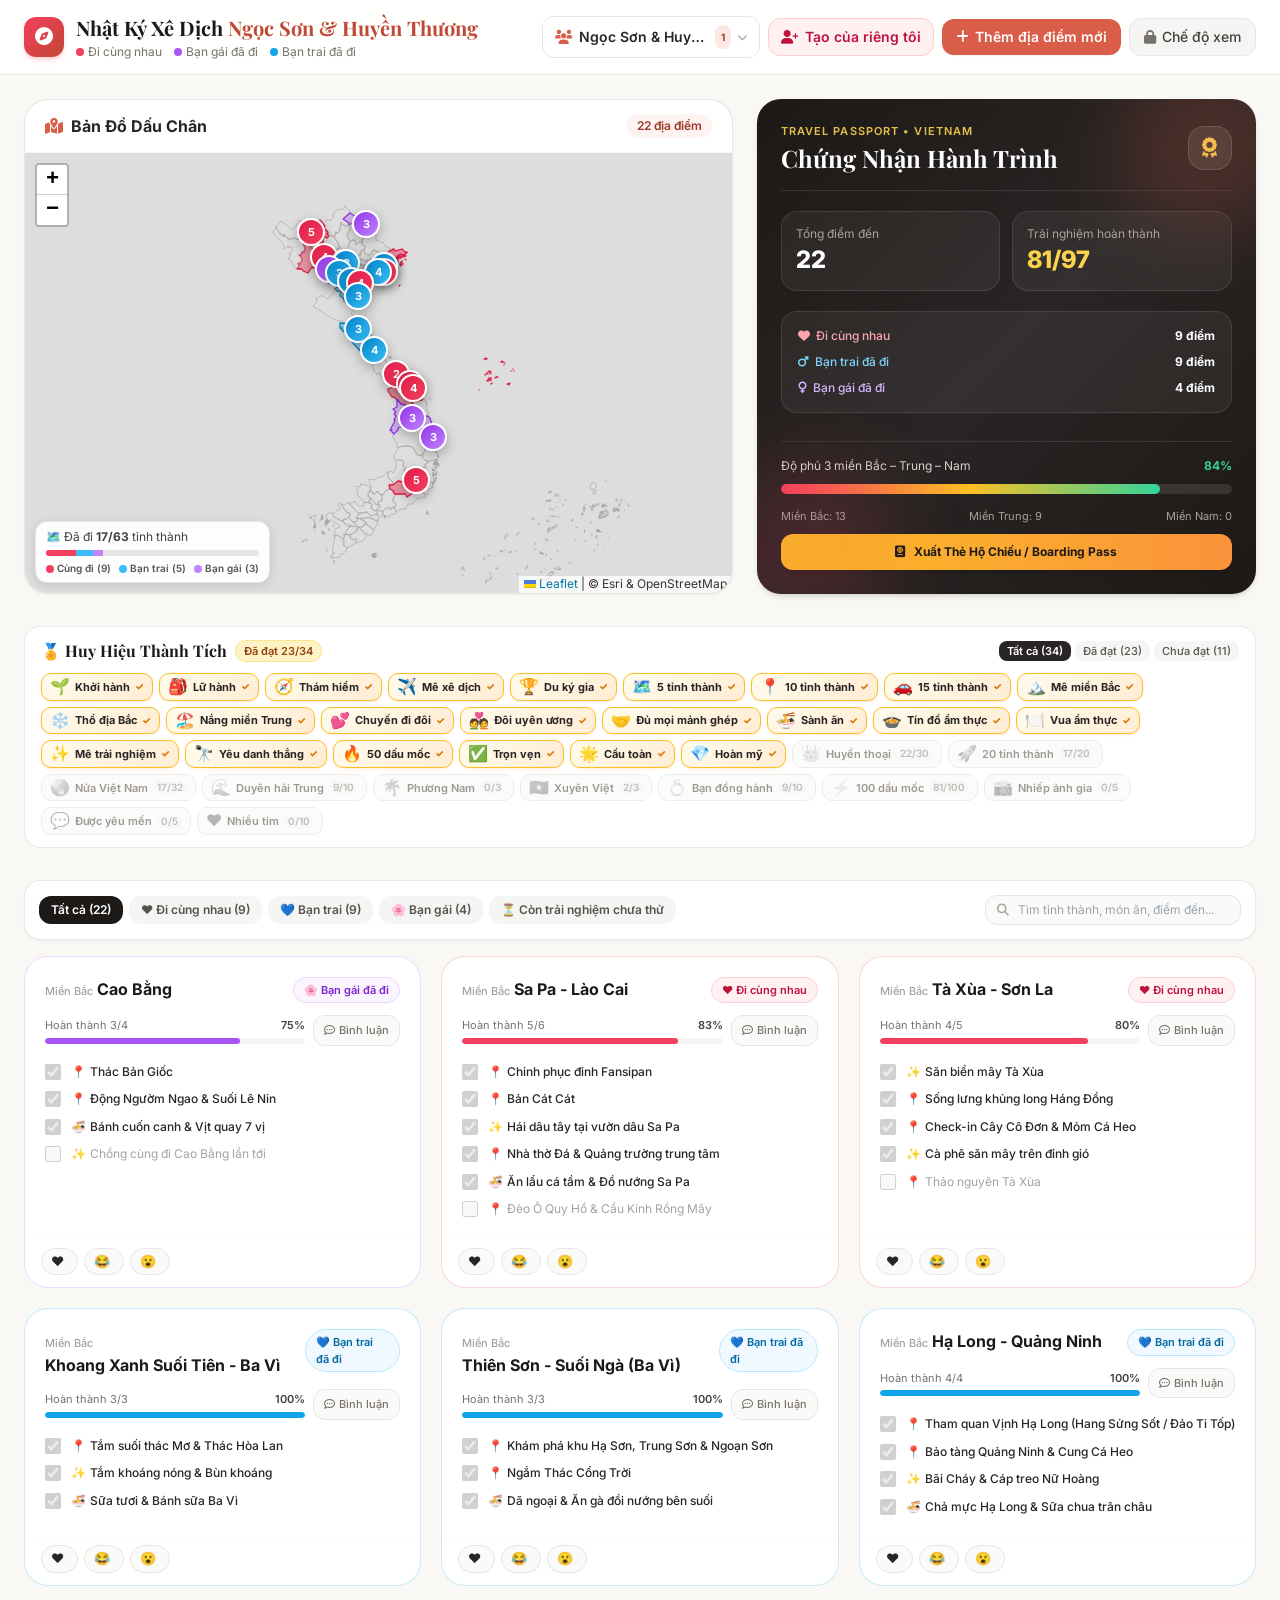
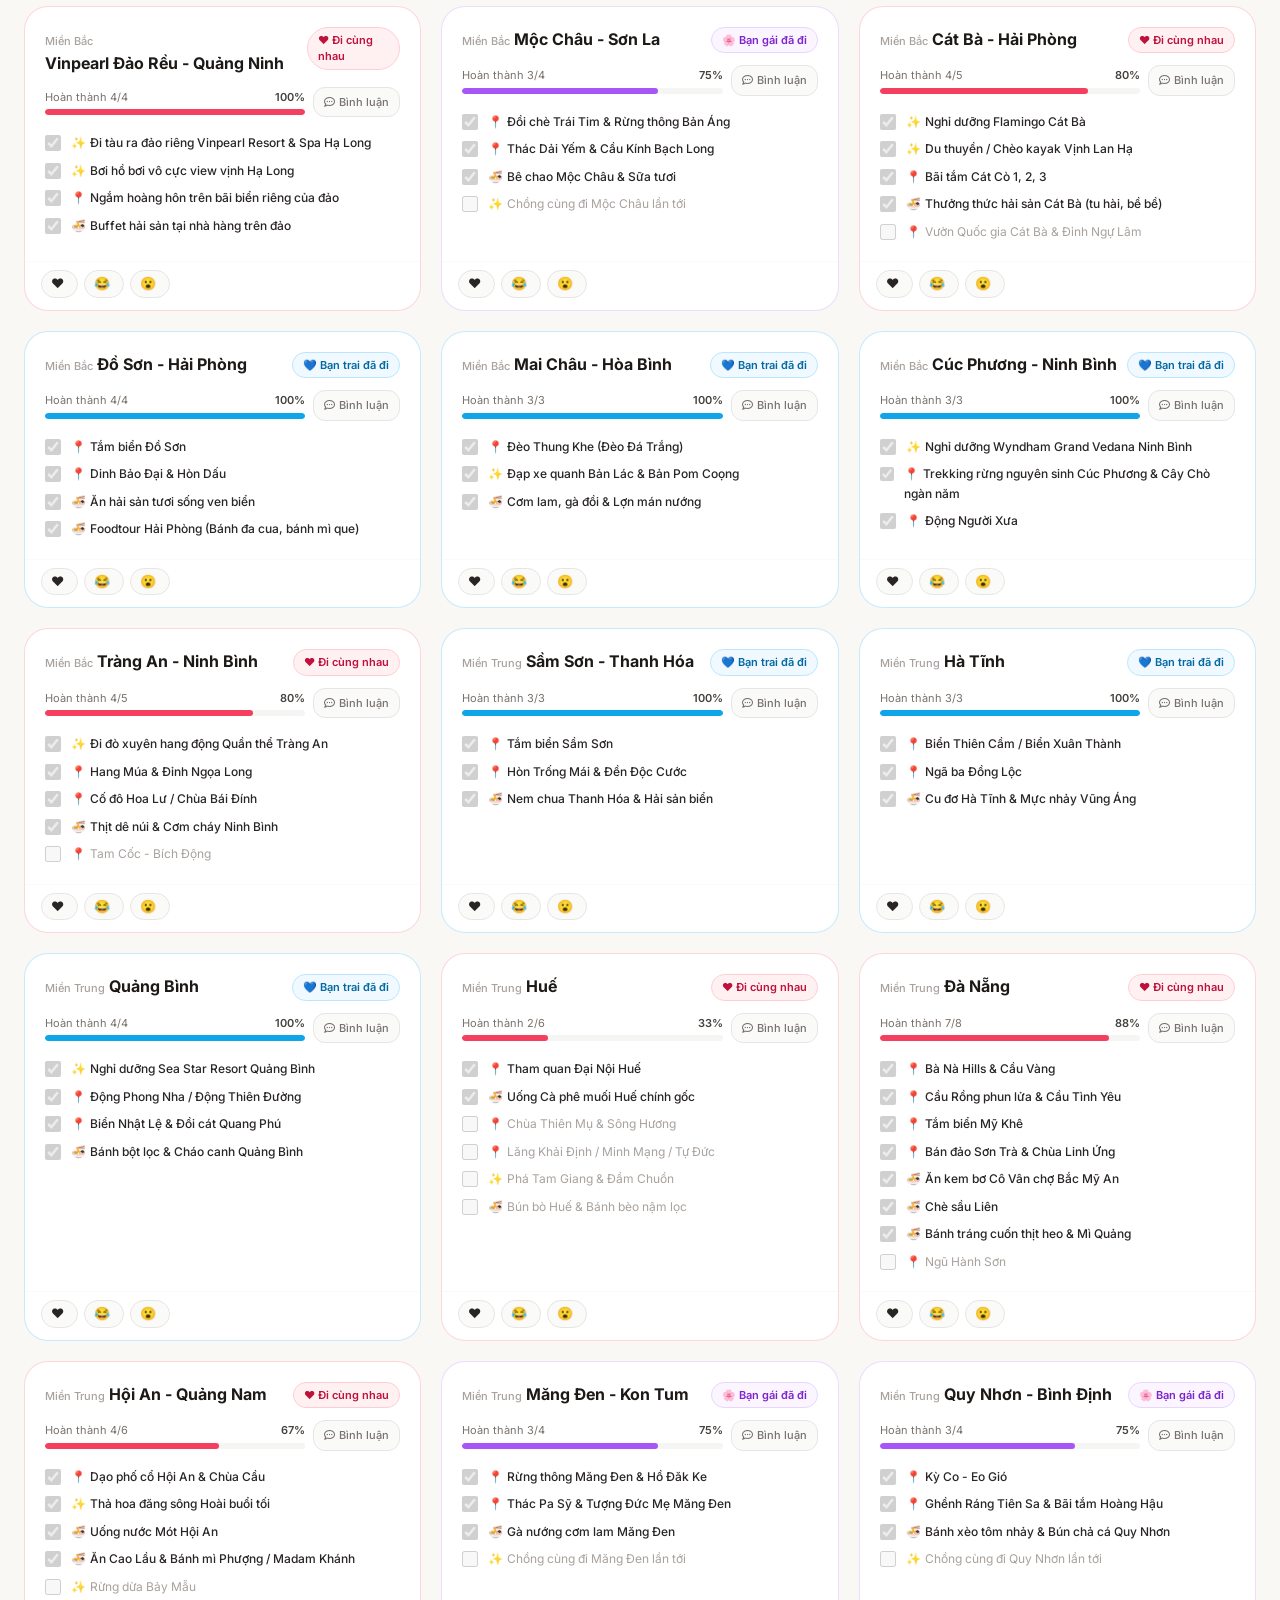
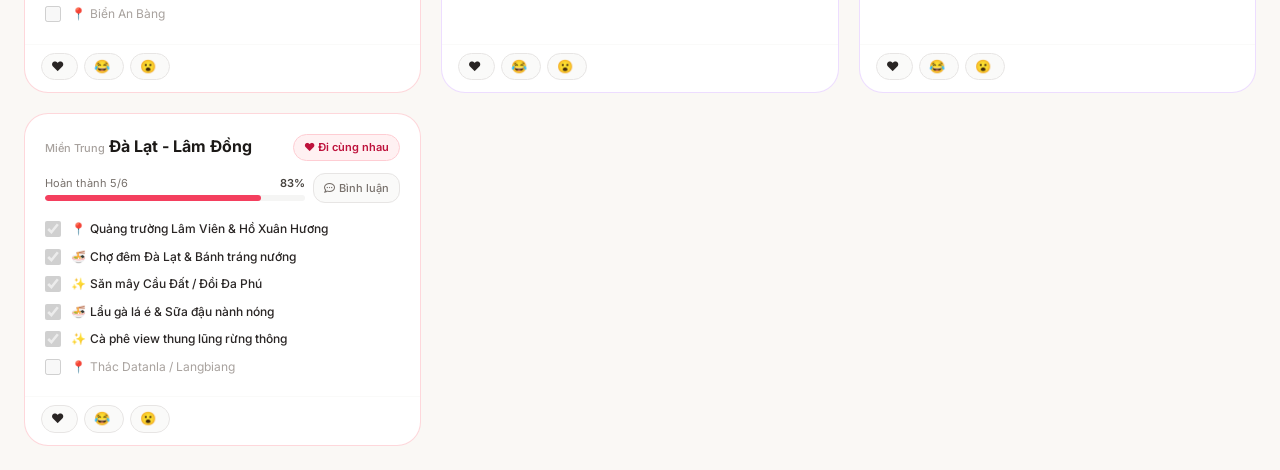
==== commit 67807964: "refactor: update couple terminology from husband/wife to boyfriend/girlfriend" ====
--- a/index.html
+++ b/index.html
@@ -33,9 +33,9 @@
             Nhật Ký Xê Dịch <span id="header-owner-name" class="text-terracotta-600">Ngọc Sơn &amp; Huyền Thương</span>
           </h1>
           <div id="header-couple-legend" class="flex items-center gap-3 text-xs text-stone-500 mt-0.5">
-            <span class="inline-flex items-center gap-1"><span class="w-2 h-2 rounded-full bg-rose-500"></span> <span id="lbl-hdr-both">Cả hai cùng đi</span></span>
-            <span class="inline-flex items-center gap-1"><span class="w-2 h-2 rounded-full bg-purple-500"></span> <span id="lbl-hdr-wife">Vợ đã đi</span></span>
-            <span class="inline-flex items-center gap-1"><span class="w-2 h-2 rounded-full bg-sky-500"></span> <span id="lbl-hdr-husband">Chồng đã đi</span></span>
+            <span class="inline-flex items-center gap-1"><span class="w-2 h-2 rounded-full bg-rose-500"></span> <span id="lbl-hdr-both">Đi cùng nhau</span></span>
+            <span class="inline-flex items-center gap-1"><span class="w-2 h-2 rounded-full bg-purple-500"></span> <span id="lbl-hdr-wife">Bạn gái đã đi</span></span>
+            <span class="inline-flex items-center gap-1"><span class="w-2 h-2 rounded-full bg-sky-500"></span> <span id="lbl-hdr-husband">Bạn trai đã đi</span></span>
           </div>
           <p id="header-solo-subtitle" class="hidden text-xs text-stone-500 mt-0.5">Nhật ký xê dịch cá nhân</p>
         </div>
@@ -173,15 +173,15 @@
           <!-- Phân bổ người đi (Cặp đôi) -->
           <div id="couple-breakdown-box" class="mt-5 space-y-2.5 bg-white/5 border border-white/10 rounded-2xl p-4">
             <div class="flex items-center justify-between text-xs">
-              <span class="text-rose-300 font-medium"><i class="fa-solid fa-heart mr-1.5"></i><span id="lbl-stat-both">Cả hai cùng đi</span></span>
+              <span class="text-rose-300 font-medium"><i class="fa-solid fa-heart mr-1.5"></i><span id="lbl-stat-both">Đi cùng nhau</span></span>
               <span id="stat-both-count" class="font-bold text-white">9 điểm</span>
             </div>
             <div class="flex items-center justify-between text-xs">
-              <span class="text-sky-300 font-medium"><i class="fa-solid fa-mars mr-1.5"></i><span id="lbl-stat-husband">Chồng đã đi</span></span>
+              <span class="text-sky-300 font-medium"><i class="fa-solid fa-mars mr-1.5"></i><span id="lbl-stat-husband">Bạn trai đã đi</span></span>
               <span id="stat-husband-count" class="font-bold text-white">9 điểm</span>
             </div>
             <div class="flex items-center justify-between text-xs">
-              <span class="text-purple-300 font-medium"><i class="fa-solid fa-venus mr-1.5"></i><span id="lbl-stat-wife">Vợ đã đi</span></span>
+              <span class="text-purple-300 font-medium"><i class="fa-solid fa-venus mr-1.5"></i><span id="lbl-stat-wife">Bạn gái đã đi</span></span>
               <span id="stat-wife-count" class="font-bold text-white">4 điểm</span>
             </div>
           </div>
@@ -254,15 +254,15 @@
           </button>
           <button onclick="setFilter('both')" data-filter="both"
             class="filter-btn couple-only-ui px-3 py-1.5 rounded-xl text-xs font-semibold bg-stone-100 text-stone-600 hover:bg-stone-200 whitespace-nowrap transition">
-            ❤️ <span id="lbl-flt-both">Cả hai</span> (<span id="count-both">9</span>)
+            ❤️ <span id="lbl-flt-both">Đi cùng nhau</span> (<span id="count-both">9</span>)
           </button>
           <button onclick="setFilter('husband')" data-filter="husband"
             class="filter-btn couple-only-ui px-3 py-1.5 rounded-xl text-xs font-semibold bg-stone-100 text-stone-600 hover:bg-stone-200 whitespace-nowrap transition">
-            💙 <span id="lbl-flt-husband">Chồng đi</span> (<span id="count-husband">9</span>)
+            💙 <span id="lbl-flt-husband">Bạn trai</span> (<span id="count-husband">9</span>)
           </button>
           <button onclick="setFilter('wife')" data-filter="wife"
             class="filter-btn couple-only-ui px-3 py-1.5 rounded-xl text-xs font-semibold bg-stone-100 text-stone-600 hover:bg-stone-200 whitespace-nowrap transition">
-            🌸 <span id="lbl-flt-wife">Vợ đi</span> (<span id="count-wife">4</span>)
+            🌸 <span id="lbl-flt-wife">Bạn gái</span> (<span id="count-wife">4</span>)
           </button>
           <button onclick="setFilter('incomplete')" data-filter="incomplete"
             class="filter-btn px-3 py-1.5 rounded-xl text-xs font-semibold bg-stone-100 text-stone-600 hover:bg-stone-200 whitespace-nowrap transition">
@@ -436,9 +436,9 @@
           <div id="new-dest-who-wrap">
             <label class="block font-semibold text-stone-700 mb-1">Ai đã đi?</label>
             <select id="new-dest-who" class="w-full px-3 py-2 rounded-xl border border-stone-200 bg-white">
-              <option value="both">❤️ Cả hai cùng đi</option>
-              <option value="husband">💙 Chồng đã đi</option>
-              <option value="wife">🌸 Vợ đã đi</option>
+              <option value="both">❤️ Đi cùng nhau</option>
+              <option value="husband">💙 Bạn trai đã đi</option>
+              <option value="wife">🌸 Bạn gái đã đi</option>
             </select>
           </div>
         </div>
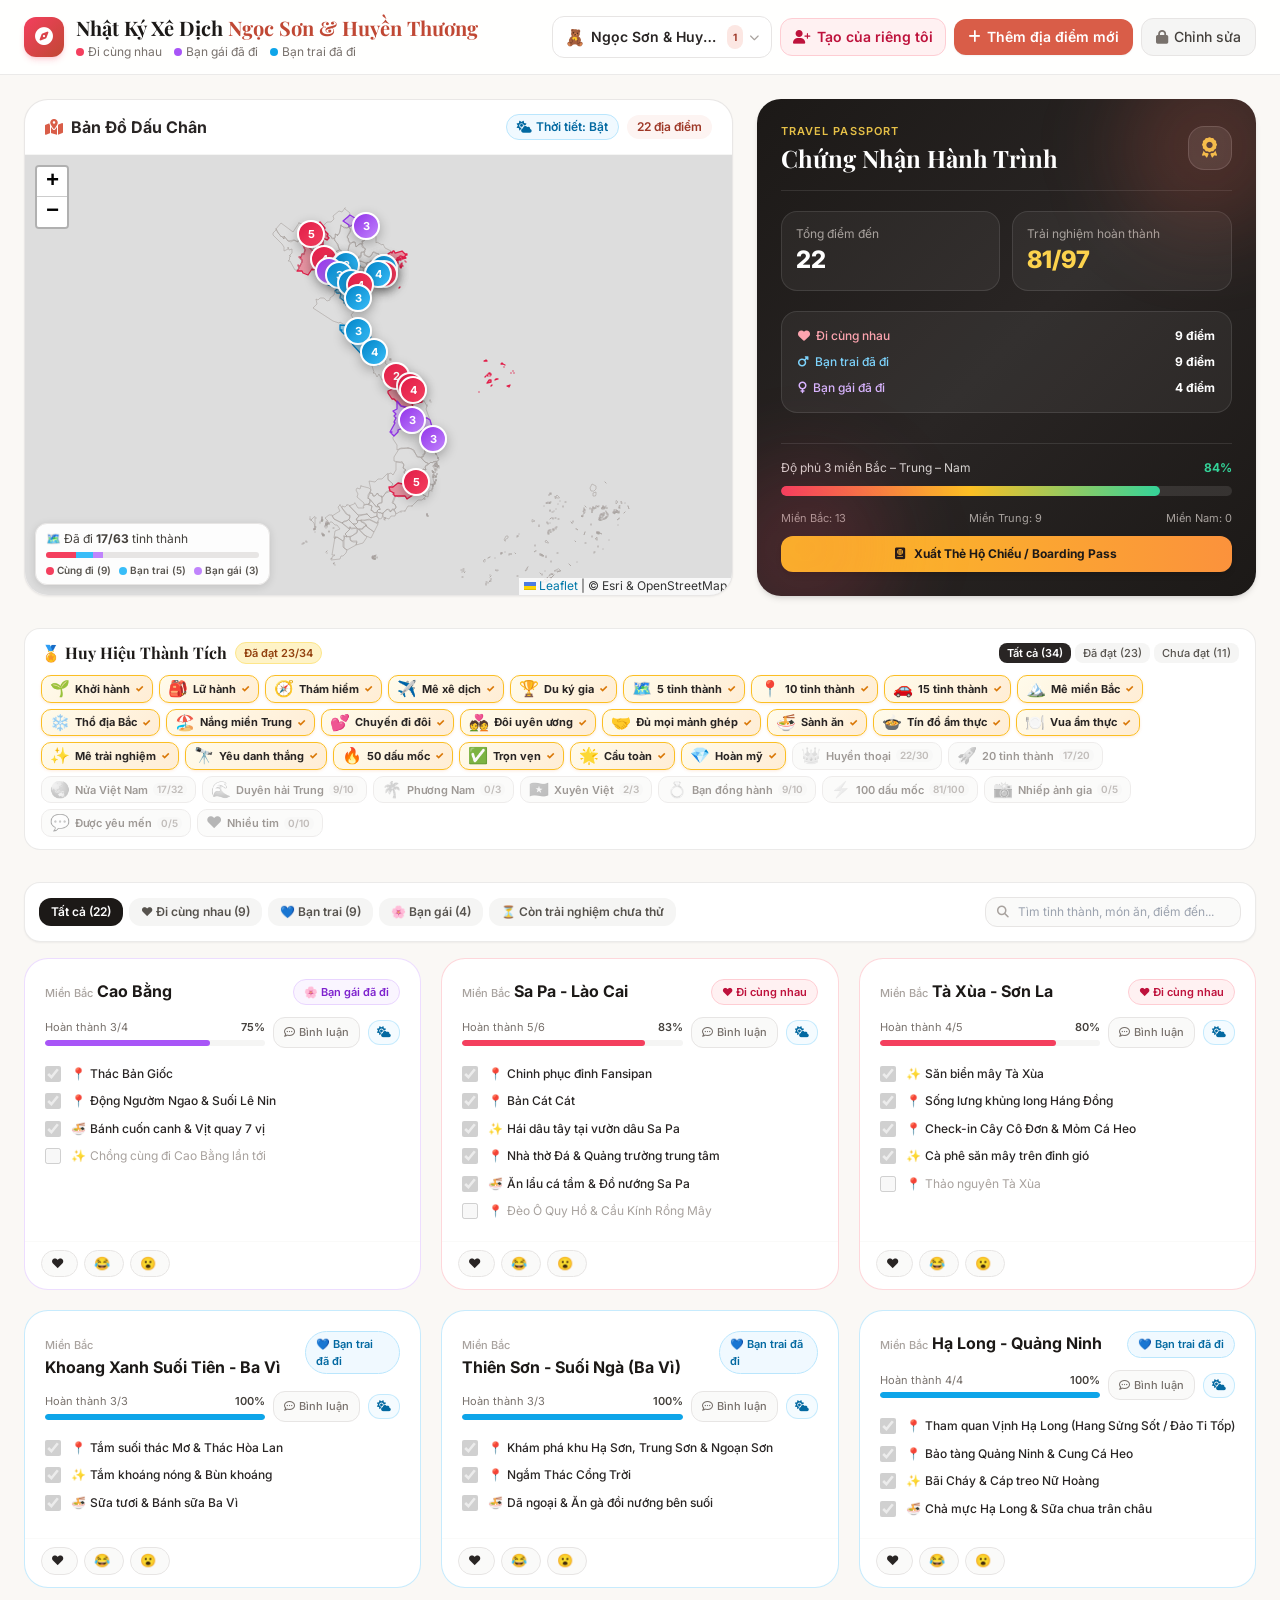
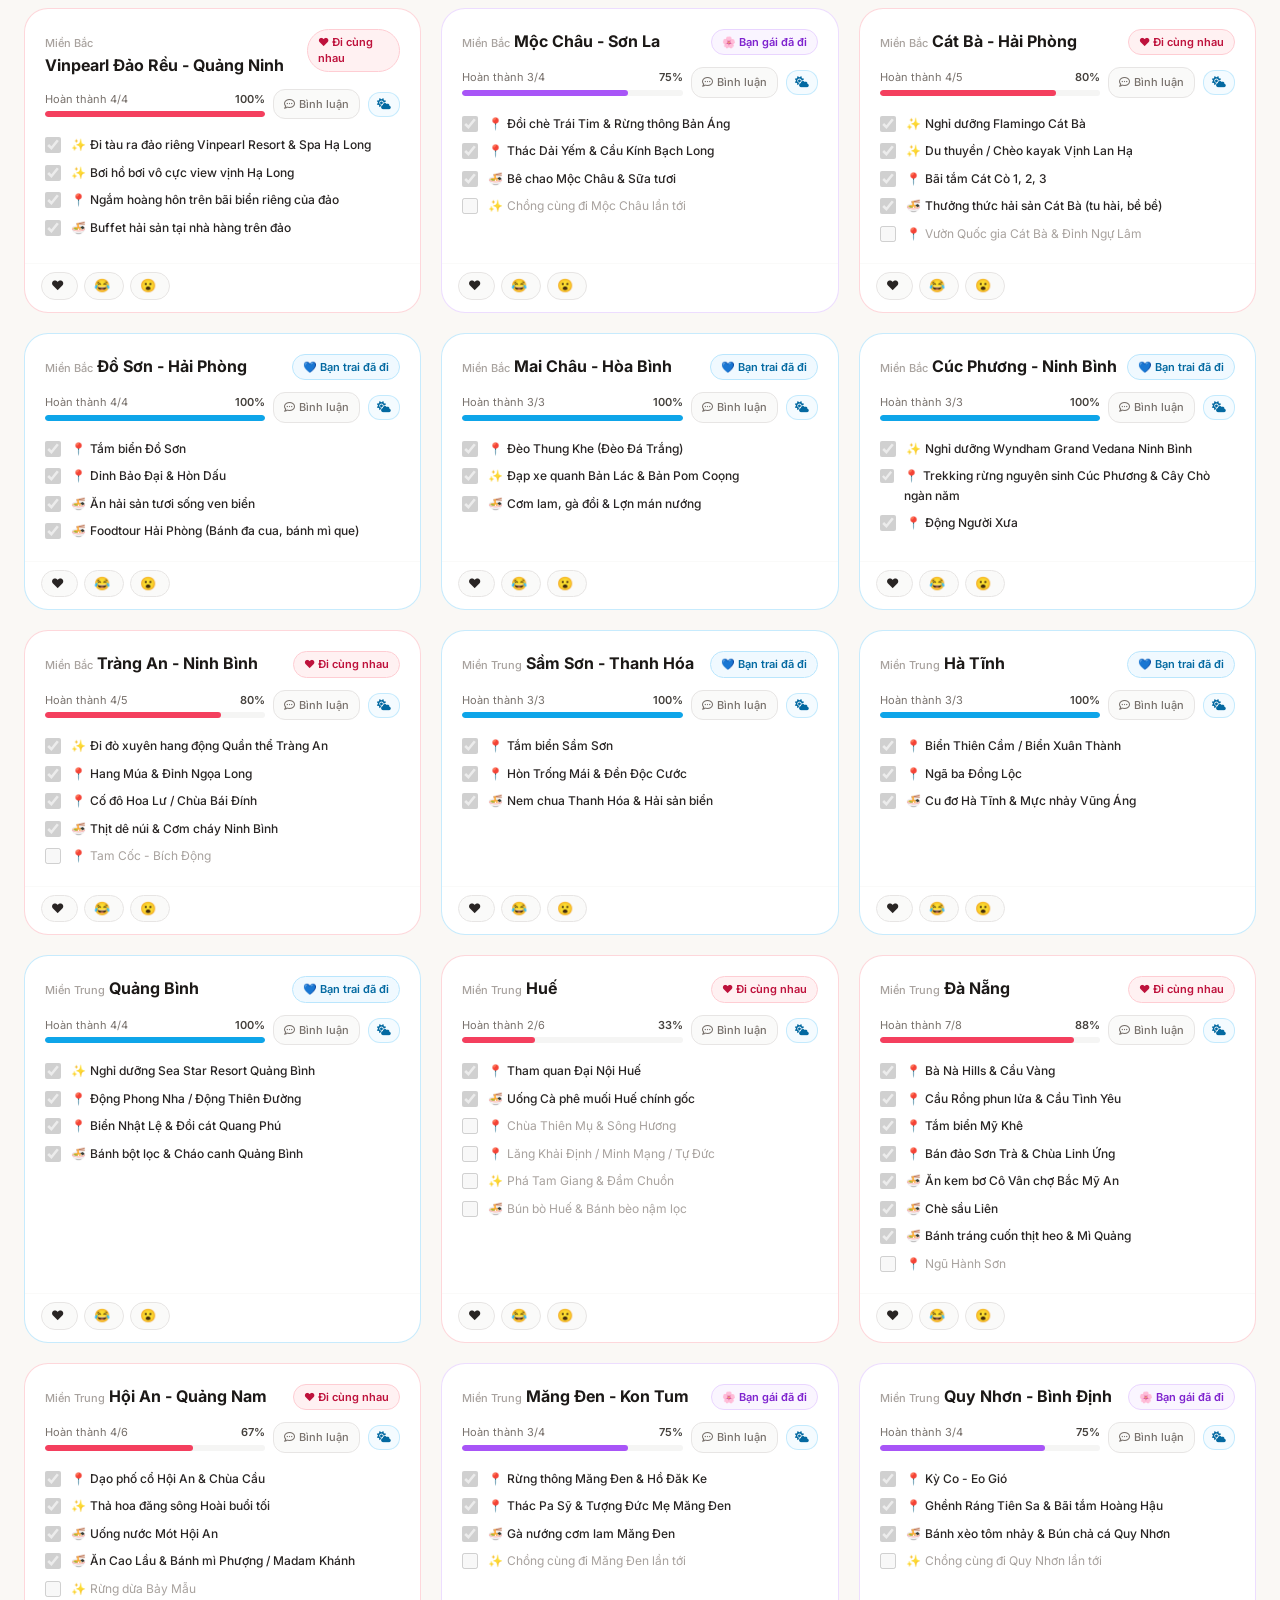
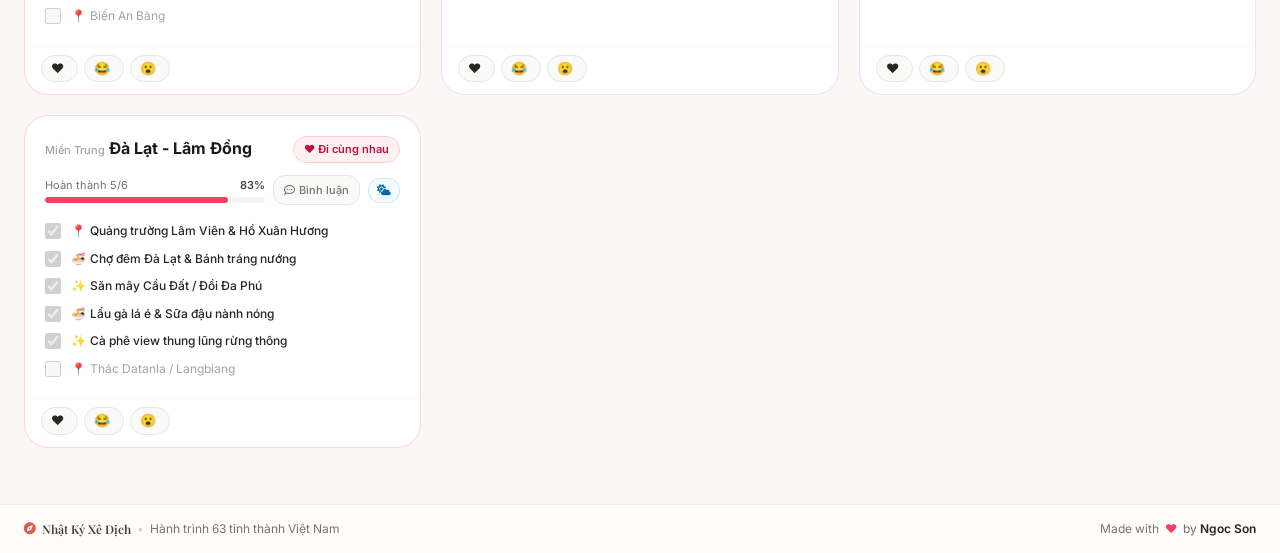
==== commit 3e2536c6: "feat: add weather scene effects and map weather badges" ====
--- a/index.html
+++ b/index.html
@@ -33,9 +33,12 @@
             Nhật Ký Xê Dịch <span id="header-owner-name" class="text-terracotta-600">Ngọc Sơn &amp; Huyền Thương</span>
           </h1>
           <div id="header-couple-legend" class="flex items-center gap-3 text-xs text-stone-500 mt-0.5">
-            <span class="inline-flex items-center gap-1"><span class="w-2 h-2 rounded-full bg-rose-500"></span> <span id="lbl-hdr-both">Đi cùng nhau</span></span>
-            <span class="inline-flex items-center gap-1"><span class="w-2 h-2 rounded-full bg-purple-500"></span> <span id="lbl-hdr-wife">Bạn gái đã đi</span></span>
-            <span class="inline-flex items-center gap-1"><span class="w-2 h-2 rounded-full bg-sky-500"></span> <span id="lbl-hdr-husband">Bạn trai đã đi</span></span>
+            <span class="inline-flex items-center gap-1"><span class="w-2 h-2 rounded-full bg-rose-500"></span> <span
+                id="lbl-hdr-both">Đi cùng nhau</span></span>
+            <span class="inline-flex items-center gap-1"><span class="w-2 h-2 rounded-full bg-purple-500"></span> <span
+                id="lbl-hdr-wife">Bạn gái đã đi</span></span>
+            <span class="inline-flex items-center gap-1"><span class="w-2 h-2 rounded-full bg-sky-500"></span> <span
+                id="lbl-hdr-husband">Bạn trai đã đi</span></span>
           </div>
           <p id="header-solo-subtitle" class="hidden text-xs text-stone-500 mt-0.5">Nhật ký xê dịch cá nhân</p>
         </div>
@@ -47,9 +50,10 @@
           <button id="user-switcher-btn" onclick="toggleUserSwitcher()"
             class="px-3 py-2 rounded-xl bg-white hover:bg-stone-50 text-stone-800 border border-stone-200 text-xs sm:text-sm font-semibold shadow-2xs transition flex items-center gap-1.5"
             title="Chuyển xem nhật ký của người khác">
-            <i class="fa-solid fa-users text-terracotta-500"></i>
+            <span id="switcher-current-icon" class="text-base leading-none">🧸</span>
             <span id="switcher-current-name" class="max-w-[130px] truncate">Ngọc Sơn &amp; Huyền Thương</span>
-            <span id="switcher-user-count" class="px-1.5 py-0.5 rounded-full bg-terracotta-100 text-terracotta-700 text-[10px] font-bold">1</span>
+            <span id="switcher-user-count"
+              class="px-1.5 py-0.5 rounded-full bg-terracotta-100 text-terracotta-700 text-[10px] font-bold">1</span>
             <i class="fa-solid fa-chevron-down text-[10px] text-stone-400"></i>
           </button>
           <div id="user-switcher-menu"
@@ -87,7 +91,7 @@
           class="px-3.5 py-2 rounded-xl bg-stone-100 hover:bg-stone-200 text-stone-700 border border-stone-200 text-xs sm:text-sm font-medium transition flex items-center gap-1.5"
           title="Mở khóa chỉnh sửa">
           <i id="mode-icon" class="fa-solid fa-lock text-stone-500"></i>
-          <span id="mode-label">Chế độ xem</span>
+          <span id="mode-label">Chỉnh sửa</span>
         </button>
       </div>
     </div>
@@ -127,13 +131,23 @@
             <i class="fa-solid fa-map-location-dot text-terracotta-500"></i>
             <h2 class="font-bold text-stone-800 text-sm sm:text-base">Bản Đồ Dấu Chân</h2>
           </div>
-          <span id="map-counter-badge"
-            class="px-2.5 py-1 rounded-full bg-terracotta-50 text-terracotta-700 text-xs font-semibold">
-            22 địa điểm
-          </span>
-        </div>
-        <div class="relative w-full h-[390px] sm:h-[440px]">
+          <div class="flex items-center gap-2">
+            <button id="weather-fx-toggle" onclick="toggleWeatherEffects()"
+              class="px-2.5 py-1 rounded-full bg-sky-50 text-sky-700 border border-sky-200 text-xs font-semibold hover:bg-sky-100 transition flex items-center gap-1"
+              title="Bật / tắt hiệu ứng thời tiết trên bản đồ">
+              <i class="fa-solid fa-cloud-sun"></i><span>Thời tiết: Bật</span>
+            </button>
+            <span id="map-counter-badge"
+              class="px-2.5 py-1 rounded-full bg-terracotta-50 text-terracotta-700 text-xs font-semibold">
+              22 địa điểm
+            </span>
+          </div>
+        </div>
+        <div class="relative isolate z-0 w-full h-[390px] sm:h-[440px]">
           <div id="vietnam-map" class="w-full h-full"></div>
+          <!-- Lớp hiệu ứng thời tiết động trực tiếp trên bản đồ -->
+          <div id="map-weather-overlay" class="absolute inset-0 pointer-events-none overflow-hidden hidden"></div>
+          <div id="map-weather-hud" class="absolute top-3 right-3 z-20 hidden"></div>
         </div>
       </div>
 
@@ -149,7 +163,7 @@
         <div>
           <div class="flex items-center justify-between border-b border-white/10 pb-4">
             <div>
-              <p class="text-[11px] uppercase tracking-widest text-amber-300/90 font-semibold">Travel Passport • Vietnam
+              <p class="text-[11px] uppercase tracking-widest text-amber-300/90 font-semibold">Travel Passport
               </p>
               <h2 class="font-serif text-xl sm:text-2xl font-bold mt-0.5">Chứng Nhận Hành Trình</h2>
             </div>
@@ -173,15 +187,18 @@
           <!-- Phân bổ người đi (Cặp đôi) -->
           <div id="couple-breakdown-box" class="mt-5 space-y-2.5 bg-white/5 border border-white/10 rounded-2xl p-4">
             <div class="flex items-center justify-between text-xs">
-              <span class="text-rose-300 font-medium"><i class="fa-solid fa-heart mr-1.5"></i><span id="lbl-stat-both">Đi cùng nhau</span></span>
+              <span class="text-rose-300 font-medium"><i class="fa-solid fa-heart mr-1.5"></i><span
+                  id="lbl-stat-both">Đi cùng nhau</span></span>
               <span id="stat-both-count" class="font-bold text-white">9 điểm</span>
             </div>
             <div class="flex items-center justify-between text-xs">
-              <span class="text-sky-300 font-medium"><i class="fa-solid fa-mars mr-1.5"></i><span id="lbl-stat-husband">Bạn trai đã đi</span></span>
+              <span class="text-sky-300 font-medium"><i class="fa-solid fa-mars mr-1.5"></i><span
+                  id="lbl-stat-husband">Bạn trai đã đi</span></span>
               <span id="stat-husband-count" class="font-bold text-white">9 điểm</span>
             </div>
             <div class="flex items-center justify-between text-xs">
-              <span class="text-purple-300 font-medium"><i class="fa-solid fa-venus mr-1.5"></i><span id="lbl-stat-wife">Bạn gái đã đi</span></span>
+              <span class="text-purple-300 font-medium"><i class="fa-solid fa-venus mr-1.5"></i><span
+                  id="lbl-stat-wife">Bạn gái đã đi</span></span>
               <span id="stat-wife-count" class="font-bold text-white">4 điểm</span>
             </div>
           </div>
@@ -192,7 +209,8 @@
               <span id="stat-solo-provinces" class="font-bold text-white">0/63 tỉnh</span>
             </div>
             <div class="flex items-center justify-between text-xs">
-              <span class="text-emerald-300 font-medium"><i class="fa-solid fa-utensils mr-1.5"></i>Món ngon đã thử</span>
+              <span class="text-emerald-300 font-medium"><i class="fa-solid fa-utensils mr-1.5"></i>Món ngon đã
+                thử</span>
               <span id="stat-solo-food" class="font-bold text-white">0 món</span>
             </div>
             <div class="flex items-center justify-between text-xs">
@@ -232,12 +250,20 @@
       <div class="flex flex-wrap items-center justify-between gap-2 mb-2.5">
         <div class="flex items-center gap-2">
           <h2 class="font-serif text-sm sm:text-base font-bold text-stone-900">🏅 Huy Hiệu Thành Tích</h2>
-          <span class="text-[11px] font-semibold px-2 py-0.5 rounded-full bg-amber-100 text-amber-800 border border-amber-200">Đã đạt <span id="badges-count">0/0</span></span>
+          <span
+            class="text-[11px] font-semibold px-2 py-0.5 rounded-full bg-amber-100 text-amber-800 border border-amber-200">Đã
+            đạt <span id="badges-count">0/0</span></span>
         </div>
         <div class="flex items-center gap-1 text-[11px]">
-          <button onclick="setBadgeFilter('all')" data-bfilter="all" class="bfilter-btn px-2 py-0.5 rounded-lg font-semibold bg-stone-800 text-white transition">Tất cả (<span id="bcount-all">0</span>)</button>
-          <button onclick="setBadgeFilter('earned')" data-bfilter="earned" class="bfilter-btn px-2 py-0.5 rounded-lg font-medium bg-stone-100 text-stone-600 hover:bg-stone-200 transition">Đã đạt (<span id="bcount-earned">0</span>)</button>
-          <button onclick="setBadgeFilter('locked')" data-bfilter="locked" class="bfilter-btn px-2 py-0.5 rounded-lg font-medium bg-stone-100 text-stone-600 hover:bg-stone-200 transition">Chưa đạt (<span id="bcount-locked">0</span>)</button>
+          <button onclick="setBadgeFilter('all')" data-bfilter="all"
+            class="bfilter-btn px-2 py-0.5 rounded-lg font-semibold bg-stone-800 text-white transition">Tất cả (<span
+              id="bcount-all">0</span>)</button>
+          <button onclick="setBadgeFilter('earned')" data-bfilter="earned"
+            class="bfilter-btn px-2 py-0.5 rounded-lg font-medium bg-stone-100 text-stone-600 hover:bg-stone-200 transition">Đã
+            đạt (<span id="bcount-earned">0</span>)</button>
+          <button onclick="setBadgeFilter('locked')" data-bfilter="locked"
+            class="bfilter-btn px-2 py-0.5 rounded-lg font-medium bg-stone-100 text-stone-600 hover:bg-stone-200 transition">Chưa
+            đạt (<span id="bcount-locked">0</span>)</button>
         </div>
       </div>
       <div id="badges-grid" class="flex flex-wrap gap-1.5"></div>
@@ -285,11 +311,29 @@
     </section>
   </main>
 
+  <!-- Footer -->
+  <footer class="mt-8 border-t border-stone-200/80 bg-white/75 backdrop-blur-xs">
+    <div class="max-w-7xl mx-auto px-4 sm:px-6 py-4 flex flex-col sm:flex-row items-center justify-between gap-2 text-xs text-stone-500">
+      <div class="flex items-center gap-1.5">
+        <i class="fa-solid fa-compass text-terracotta-500"></i>
+        <span class="font-serif font-semibold text-stone-700">Nhật Ký Xê Dịch</span>
+        <span class="text-stone-300">•</span>
+        <span>Hành trình 63 tỉnh thành Việt Nam</span>
+      </div>
+      <div class="flex items-center gap-1.5">
+        <span>Made with</span>
+        <span class="text-rose-500">❤️</span>
+        <span>by <strong class="font-semibold text-stone-800">Ngoc Son</strong></span>
+      </div>
+    </div>
+  </footer>
+
   <!-- Floating Hover 2 Scenic Photos on Destination Name -->
   <div id="hover-name-photos"
     class="fixed pointer-events-none z-50 hidden bg-white/95 backdrop-blur-sm p-2 rounded-2xl shadow-2xl border border-stone-200 w-[340px] sm:w-[380px] transition-opacity duration-150">
     <div id="hover-name-photos-grid" class="grid grid-cols-2 gap-1.5"></div>
-    <p id="hover-name-photos-caption" class="text-[11px] font-semibold text-stone-700 mt-1.5 px-1 flex items-center justify-between"></p>
+    <p id="hover-name-photos-caption"
+      class="text-[11px] font-semibold text-stone-700 mt-1.5 px-1 flex items-center justify-between"></p>
   </div>
 
   <!-- Floating Hover Image Preview -->
@@ -303,7 +347,8 @@
   <div id="hover-comments" class="fixed inset-0 pointer-events-none z-50 hidden"></div>
 
   <!-- Modal Tạo Nhật Ký Của Riêng Tôi (Cá nhân) -->
-  <div id="create-user-modal" class="fixed inset-0 bg-black/55 backdrop-blur-xs z-50 hidden items-center justify-center p-4">
+  <div id="create-user-modal"
+    class="fixed inset-0 bg-black/55 backdrop-blur-xs z-50 hidden items-center justify-center p-4">
     <div class="bg-white rounded-3xl max-w-md w-full p-6 shadow-2xl border border-stone-100">
       <div class="flex items-center justify-between pb-3 border-b border-stone-100">
         <div>
@@ -332,13 +377,15 @@
           </div>
         </div>
         <div>
-          <label id="create-user-name-label" class="block font-semibold text-stone-700 mb-1">Tên hiển thị của bạn *</label>
+          <label id="create-user-name-label" class="block font-semibold text-stone-700 mb-1">Tên hiển thị của bạn
+            *</label>
           <input type="text" id="create-user-name" maxlength="40" placeholder="Ví dụ: Minh Anh, Quốc Bảo..."
             class="w-full px-3 py-2.5 rounded-xl border border-stone-200 focus:outline-none focus:border-terracotta-500">
         </div>
         <div>
           <label class="block font-semibold text-stone-700 mb-1">Dòng mô tả / slogan (tùy chọn)</label>
-          <input type="text" id="create-user-subtitle" maxlength="70" placeholder="Ví dụ: Đi khắp Việt Nam trước tuổi 30"
+          <input type="text" id="create-user-subtitle" maxlength="70"
+            placeholder="Ví dụ: Đi khắp Việt Nam trước tuổi 30"
             class="w-full px-3 py-2.5 rounded-xl border border-stone-200 focus:outline-none focus:border-terracotta-500">
         </div>
         <div class="grid grid-cols-2 gap-2.5">
@@ -355,7 +402,8 @@
           </div>
         </div>
         <p class="text-[11px] text-stone-400 bg-stone-50 rounded-xl px-3 py-2">
-          🔒 Mã PIN được mã hóa trên server. Mọi người có thể xem &amp; bình luận, nhưng chỉ có bạn mới chỉnh sửa được nhật ký của mình.
+          🔒 Mã PIN được mã hóa trên server. Mọi người có thể xem &amp; bình luận, nhưng chỉ có bạn mới chỉnh sửa được
+          nhật ký của mình.
         </p>
         <p id="create-user-error" class="text-xs text-red-500 font-medium hidden"></p>
       </div>
@@ -378,7 +426,8 @@
         <i class="fa-solid fa-key text-xl"></i>
       </div>
       <h3 class="text-lg font-bold text-center text-stone-900">Mở Khóa Chỉnh Sửa</h3>
-      <p id="pin-modal-desc" class="text-xs text-stone-500 text-center mt-1">Nhập mã PIN của chủ nhân để tích chọn, thêm ảnh hoặc tạo địa
+      <p id="pin-modal-desc" class="text-xs text-stone-500 text-center mt-1">Nhập mã PIN của chủ nhân để tích chọn, thêm
+        ảnh hoặc tạo địa
         điểm mới.</p>
       <input type="password" id="pin-input" maxlength="20" onkeydown="if(event.key==='Enter') submitPin()"
         placeholder="Nhập mã PIN..."
@@ -421,7 +470,8 @@
             <input type="text" id="new-dest-name" placeholder="Ví dụ: Hà Giang, Phú Quốc..." autocomplete="off"
               class="w-full px-3 py-2 rounded-xl border border-stone-200 focus:outline-none focus:border-terracotta-500">
             <ul id="dest-suggestions"
-              class="hidden absolute z-50 left-0 right-0 mt-1 max-h-56 overflow-y-auto bg-white border border-stone-200 rounded-xl shadow-lg text-xs"></ul>
+              class="hidden absolute z-50 left-0 right-0 mt-1 max-h-56 overflow-y-auto bg-white border border-stone-200 rounded-xl shadow-lg text-xs">
+            </ul>
           </div>
         </div>
         <div class="grid grid-cols-2 gap-3">
@@ -499,11 +549,13 @@
   </div>
 
   <!-- Modal Bình Luận -->
-  <div id="comment-modal" class="fixed inset-0 bg-black/60 backdrop-blur-xs z-50 hidden items-center justify-center p-4">
+  <div id="comment-modal"
+    class="fixed inset-0 bg-black/60 backdrop-blur-xs z-50 hidden items-center justify-center p-4">
     <div class="bg-white rounded-3xl max-w-lg w-full p-6 shadow-2xl border border-stone-100 max-h-[90vh] flex flex-col">
       <div class="flex items-center justify-between pb-3 border-b border-stone-100">
         <h3 id="comment-modal-title" class="font-bold text-stone-900 text-base">Bình luận</h3>
-        <button onclick="closeCommentModal()" class="w-8 h-8 rounded-full hover:bg-stone-100 text-stone-500 flex items-center justify-center">
+        <button onclick="closeCommentModal()"
+          class="w-8 h-8 rounded-full hover:bg-stone-100 text-stone-500 flex items-center justify-center">
           <i class="fa-solid fa-xmark"></i>
         </button>
       </div>
@@ -514,7 +566,9 @@
         <textarea id="comment-text" rows="2" maxlength="500" placeholder="Viết bình luận..."
           class="w-full px-3 py-2 rounded-xl border border-stone-200 text-xs focus:outline-none focus:border-terracotta-500"></textarea>
         <div class="flex justify-end">
-          <button onclick="addComment()" class="px-4 py-2 rounded-xl bg-terracotta-500 hover:bg-terracotta-600 text-white text-xs font-semibold">Gửi bình luận</button>
+          <button onclick="addComment()"
+            class="px-4 py-2 rounded-xl bg-terracotta-500 hover:bg-terracotta-600 text-white text-xs font-semibold">Gửi
+            bình luận</button>
         </div>
       </div>
     </div>
@@ -543,12 +597,15 @@
   </div>
 
   <!-- Modal Xuất Thẻ Hộ Chiếu / Boarding Pass -->
-  <div id="passport-modal" class="fixed inset-0 bg-black/65 backdrop-blur-xs z-50 hidden items-center justify-center p-4">
-    <div class="bg-white rounded-3xl max-w-3xl w-full p-5 sm:p-6 shadow-2xl border border-stone-100 max-h-[92vh] overflow-y-auto">
+  <div id="passport-modal"
+    class="fixed inset-0 bg-black/65 backdrop-blur-xs z-50 hidden items-center justify-center p-4">
+    <div
+      class="bg-white rounded-3xl max-w-3xl w-full p-5 sm:p-6 shadow-2xl border border-stone-100 max-h-[92vh] overflow-y-auto">
       <div class="flex items-center justify-between pb-3 border-b border-stone-100">
         <div>
           <h3 class="font-bold text-stone-900 text-base">🎫 Thẻ Kỷ Niệm Hộ Chiếu / Boarding Pass</h3>
-          <p class="text-[11px] text-stone-400 mt-0.5">Tự động vẽ bản đồ 3 màu &amp; thống kê mới nhất — tải PNG về đăng story hoặc chia sẻ</p>
+          <p class="text-[11px] text-stone-400 mt-0.5">Tự động vẽ bản đồ 3 màu &amp; thống kê mới nhất — tải PNG về đăng
+            story hoặc chia sẻ</p>
         </div>
         <button onclick="closePassportModal()"
           class="w-8 h-8 rounded-full hover:bg-stone-100 text-stone-500 flex items-center justify-center shrink-0">
@@ -590,6 +647,40 @@
 
       <div class="mt-4 bg-stone-100 rounded-2xl p-3 flex items-center justify-center overflow-hidden">
         <canvas id="passport-canvas" class="rounded-xl shadow-md max-w-full h-auto"></canvas>
+      </div>
+    </div>
+  </div>
+
+  <!-- Modal Thời Tiết Motion (Open-Meteo) -->
+  <div id="weather-modal" class="fixed inset-0 bg-black/60 backdrop-blur-xs z-50 hidden items-center justify-center p-4">
+    <div class="bg-white rounded-3xl max-w-md w-full p-5 shadow-2xl border border-stone-100 max-h-[92vh] overflow-y-auto">
+      <div class="flex items-center justify-between pb-3 mb-3 border-b border-stone-100">
+        <div class="flex items-center gap-2">
+          <span class="text-lg">🌤️</span>
+          <h3 class="font-bold text-stone-900 text-base">Thời Tiết Trực Tiếp</h3>
+        </div>
+        <button onclick="closeWeatherModal()"
+          class="w-8 h-8 rounded-full hover:bg-stone-100 text-stone-500 flex items-center justify-center">
+          <i class="fa-solid fa-xmark"></i>
+        </button>
+      </div>
+
+      <!-- Khung bầu trời hiệu ứng motion -->
+      <div id="weather-hero" class="relative rounded-2xl overflow-hidden p-5 text-white shadow-inner min-h-[196px] wx-bg-partly-day">
+        <div id="weather-scene-layers" class="absolute inset-0 pointer-events-none overflow-hidden"></div>
+        <div id="weather-hero-content" class="relative z-10"></div>
+      </div>
+
+      <!-- Gợi ý du lịch theo thời tiết -->
+      <div id="weather-tip" class="mt-3 p-3 rounded-2xl bg-amber-50/70 border border-amber-200/70"></div>
+
+      <!-- Dự báo 5 ngày tới (bấm vào ngày để xem hiệu ứng motion ngày đó) -->
+      <div class="mt-4">
+        <div class="flex items-center justify-between mb-2">
+          <span class="text-[11px] font-bold uppercase tracking-wider text-stone-500">Dự báo 5 ngày tới</span>
+          <span class="text-[10px] text-stone-400">Bấm từng ngày để xem hiệu ứng</span>
+        </div>
+        <div id="weather-daily-grid" class="grid grid-cols-5 gap-1.5"></div>
       </div>
     </div>
   </div>
@@ -624,6 +715,7 @@
   <script src="assets/data/scenic-photos.js"></script>
   <script src="assets/js/app.js"></script>
   <script src="assets/js/passport.js"></script>
+  <script src="assets/js/weather.js"></script>
 </body>
 
 </html>
--- a/assets/css/style.css
+++ b/assets/css/style.css
@@ -110,3 +110,118 @@
 @keyframes scenicPop { from { opacity: 0; transform: translateY(6px) scale(.97); } to { opacity: 1; transform: translateY(0) scale(1); } }
 .scenic-card-show { animation: scenicPop .18s ease-out both; }
 .scenic-thumb { width: 100%; aspect-ratio: 4 / 3; object-fit: cover; border-radius: 10px; background: linear-gradient(110deg, #f5f5f4 30%, #e7e5e4 50%, #f5f5f4 70%); background-size: 200% 100%; }
+
+/* ==========================================
+   HIỆU ỨNG THỜI TIẾT MOTION (WEATHER SCENE)
+   ========================================== */
+.wx-bg-clear-day    { background: linear-gradient(135deg, #0284c7, #38bdf8 55%, #7dd3fc); }
+.wx-bg-clear-night  { background: linear-gradient(135deg, #0f172a, #1e1b4b 60%, #312e81); }
+.wx-bg-partly-day   { background: linear-gradient(135deg, #0369a1, #38bdf8 60%, #bae6fd); }
+.wx-bg-partly-night { background: linear-gradient(135deg, #0f172a, #1e293b 60%, #334155); }
+.wx-bg-cloudy-day   { background: linear-gradient(135deg, #475569, #64748b 60%, #94a3b8); }
+.wx-bg-cloudy-night { background: linear-gradient(135deg, #0f172a, #1e293b 60%, #475569); }
+.wx-bg-fog          { background: linear-gradient(135deg, #64748b, #94a3b8 55%, #cbd5e1); }
+.wx-bg-rain-light   { background: linear-gradient(135deg, #334155, #475569 55%, #64748b); }
+.wx-bg-rain         { background: linear-gradient(135deg, #1e293b, #334155 55%, #475569); }
+.wx-bg-rain-heavy   { background: linear-gradient(135deg, #0f172a, #1e293b 55%, #334155); }
+.wx-bg-storm        { background: linear-gradient(135deg, #090d16, #1e1b4b 50%, #312e81); }
+.wx-bg-snow         { background: linear-gradient(135deg, #334155, #64748b 55%, #94a3b8); }
+
+/* Mặt trời phát sáng & xoay tia */
+.wx-sun-wrap { position: absolute; right: 22px; top: 12px; width: 76px; height: 76px; pointer-events: none; z-index: 1; }
+.wx-sun-core { position: absolute; inset: 15px; border-radius: 9999px; background: radial-gradient(circle, #fef08a 20%, #facc15 65%, #f59e0b); box-shadow: 0 0 28px rgba(253, 224, 71, 0.85), 0 0 56px rgba(250, 204, 21, 0.45); animation: wxPulse 3.6s ease-in-out infinite; }
+.wx-sun-rays { position: absolute; inset: 0; border-radius: 9999px; background: repeating-conic-gradient(rgba(254, 240, 138, 0.42) 0deg 14deg, transparent 14deg 30deg); -webkit-mask-image: radial-gradient(circle, transparent 42%, black 50%, transparent 74%); mask-image: radial-gradient(circle, transparent 42%, black 50%, transparent 74%); animation: wxSpin 22s linear infinite; }
+@keyframes wxSpin { to { transform: rotate(360deg); } }
+@keyframes wxPulse { 0%, 100% { transform: scale(1); } 50% { transform: scale(1.09); } }
+
+/* Trăng & sao lấp lánh */
+.wx-moon { position: absolute; right: 32px; top: 20px; width: 46px; height: 46px; border-radius: 9999px; box-shadow: -11px 7px 0 2px #fef9c3; filter: drop-shadow(0 0 14px rgba(254, 249, 195, 0.65)); pointer-events: none; z-index: 1; animation: wxFloat 5s ease-in-out infinite; }
+.wx-star { position: absolute; border-radius: 9999px; background: #fff; box-shadow: 0 0 6px #fff; pointer-events: none; z-index: 1; animation: wxTwinkle 2.6s ease-in-out infinite; }
+@keyframes wxTwinkle { 0%, 100% { opacity: 0.25; transform: scale(0.8); } 50% { opacity: 1; transform: scale(1.3); } }
+@keyframes wxFloat { 0%, 100% { transform: translateY(0); } 50% { transform: translateY(-5px); } }
+
+/* Mây trôi đa lớp */
+.wx-cloud { position: absolute; left: -140px; width: 112px; height: 34px; border-radius: 9999px; background: rgba(255, 255, 255, 0.42); filter: blur(0.4px); pointer-events: none; z-index: 2; animation: wxCloudDrift 24s linear infinite; }
+.wx-cloud::before, .wx-cloud::after { content: ''; position: absolute; border-radius: 9999px; background: inherit; }
+.wx-cloud::before { width: 52px; height: 52px; top: -24px; left: 18px; }
+.wx-cloud::after { width: 38px; height: 38px; top: -15px; right: 18px; }
+.wx-cloud-dark { background: rgba(148, 163, 184, 0.34); }
+@keyframes wxCloudDrift { from { left: -150px; } to { left: calc(100% + 140px); } }
+
+/* Sương mù trôi nhẹ */
+.wx-fog { position: absolute; left: -40%; width: 180%; height: 48px; border-radius: 9999px; background: linear-gradient(90deg, transparent, rgba(255,255,255,0.34) 30%, rgba(255,255,255,0.45) 55%, transparent); filter: blur(10px); pointer-events: none; z-index: 2; }
+.wx-fog-1 { top: 20%; animation: wxFogMove 14s ease-in-out infinite alternate; }
+.wx-fog-2 { top: 48%; animation: wxFogMove 18s ease-in-out infinite alternate-reverse; }
+.wx-fog-3 { top: 72%; animation: wxFogMove 11s ease-in-out infinite alternate; }
+@keyframes wxFogMove { from { transform: translateX(-10%); } to { transform: translateX(10%); } }
+
+/* Hạt mưa rơi xiên */
+.wx-drop { position: absolute; top: -26px; width: 1.6px; border-radius: 9999px; background: linear-gradient(to bottom, rgba(255,255,255,0), rgba(186, 230, 253, 0.85)); pointer-events: none; z-index: 3; animation: wxRainFall 0.75s linear infinite; }
+@keyframes wxRainFall { from { transform: translate(0, 0) rotate(12deg); opacity: 0.9; } to { transform: translate(-24px, 240px) rotate(12deg); opacity: 0.25; } }
+
+/* Chớp & tia sét */
+.wx-flash { position: absolute; inset: 0; background: #fff; opacity: 0; pointer-events: none; z-index: 4; animation: wxFlash 5.5s infinite; }
+.wx-bolt { position: absolute; right: 64px; top: 18px; width: 34px; height: 64px; opacity: 0; pointer-events: none; z-index: 4; filter: drop-shadow(0 0 10px #fef08a); animation: wxBolt 5.5s infinite; }
+@keyframes wxFlash { 0%, 84%, 88%, 92%, 100% { opacity: 0; } 85% { opacity: 0.36; } 89% { opacity: 0.22; } }
+@keyframes wxBolt  { 0%, 84%, 88%, 100% { opacity: 0; } 85%, 87% { opacity: 0.95; } }
+
+/* Tuyết rơi */
+.wx-flake { position: absolute; top: -14px; border-radius: 9999px; background: rgba(255, 255, 255, 0.9); box-shadow: 0 0 6px rgba(255,255,255,0.6); pointer-events: none; z-index: 3; animation: wxSnowFall 4s linear infinite; }
+@keyframes wxSnowFall { 0% { transform: translate(0, 0); opacity: 0.95; } 50% { transform: translate(14px, 115px); } 100% { transform: translate(-8px, 230px); opacity: 0.2; } }
+
+/* Hiệu ứng thời tiết trực tiếp TRÊN BẢN ĐỒ LEAFLET */
+.map-wx-ambient {
+  z-index: 15;
+  opacity: 0.78;
+  transition: opacity 0.35s ease;
+}
+.map-wx-tint-clear-day    { background: radial-gradient(circle at 90% 10%, rgba(253, 224, 71, 0.22), transparent 46%); }
+.map-wx-tint-clear-night  { background: linear-gradient(180deg, rgba(15, 23, 42, 0.28), transparent 62%); }
+.map-wx-tint-partly-day   { background: radial-gradient(circle at 88% 10%, rgba(254, 240, 138, 0.16), transparent 42%); }
+.map-wx-tint-partly-night { background: linear-gradient(180deg, rgba(15, 23, 42, 0.24), transparent 58%); }
+.map-wx-tint-cloudy-day   { background: linear-gradient(180deg, rgba(100, 116, 139, 0.18), transparent 55%); }
+.map-wx-tint-cloudy-night { background: linear-gradient(180deg, rgba(15, 23, 42, 0.28), transparent 60%); }
+.map-wx-tint-fog          { background: linear-gradient(180deg, rgba(226, 232, 240, 0.38), rgba(226, 232, 240, 0.14) 55%, transparent); }
+.map-wx-tint-rain-light,
+.map-wx-tint-rain,
+.map-wx-tint-rain-heavy   { background: linear-gradient(180deg, rgba(30, 41, 59, 0.22), rgba(51, 65, 85, 0.08) 65%, transparent); }
+.map-wx-tint-storm        { background: linear-gradient(180deg, rgba(15, 23, 42, 0.32), rgba(30, 27, 75, 0.14) 65%, transparent); }
+.map-wx-tint-snow         { background: linear-gradient(180deg, rgba(186, 230, 253, 0.24), transparent 65%); }
+
+/* Pin thời tiết động tại từng điểm trên bản đồ */
+.map-wx-badge {
+  position: relative;
+  display: inline-flex;
+  align-items: center;
+  gap: 2px;
+  padding: 2px 6px;
+  border-radius: 9999px;
+  background: rgba(255, 255, 255, 0.92);
+  border: 1px solid rgba(0, 0, 0, 0.12);
+  box-shadow: 0 2px 8px rgba(0, 0, 0, 0.18);
+  font-size: 10px;
+  font-weight: 800;
+  color: #1c1917;
+  white-space: nowrap;
+  cursor: pointer;
+  transition: transform 0.18s ease;
+}
+.map-wx-badge:hover { transform: scale(1.14); z-index: 999 !important; }
+.mwx-ic { display: inline-block; font-size: 12px; line-height: 1; }
+.mwx-sun .mwx-ic { animation: wxSpin 14s linear infinite; }
+.mwx-sun { background: rgba(255, 251, 235, 0.95); border-color: #fcd34d; }
+.mwx-sun-halo { position: absolute; inset: -4px; border-radius: 9999px; border: 1.5px solid rgba(251, 191, 36, 0.55); animation: wxPulse 2.4s ease-in-out infinite; pointer-events: none; }
+.mwx-moon { background: rgba(30, 27, 75, 0.88); color: #fef9c3; border-color: rgba(165, 180, 252, 0.4); }
+.mwx-moon .mwx-ic { animation: wxFloat 3.4s ease-in-out infinite; }
+.mwx-cloud .mwx-ic { animation: wxFloat 4s ease-in-out infinite; }
+.mwx-fog { background: rgba(241, 245, 249, 0.94); border-color: #cbd5e1; }
+.mwx-mist-ring { position: absolute; inset: -3px; border-radius: 9999px; background: rgba(203, 213, 225, 0.35); filter: blur(3px); animation: wxPulse 3s ease-in-out infinite; pointer-events: none; z-index: -1; }
+.mwx-rain { background: rgba(224, 242, 254, 0.95); border-color: #7dd3fc; color: #0c4a6e; }
+.mwx-storm { background: rgba(30, 27, 75, 0.92); border-color: #fde047; color: #fef08a; animation: mwxStormPulse 4s infinite; }
+@keyframes mwxStormPulse { 0%, 86%, 100% { box-shadow: 0 2px 8px rgba(0,0,0,0.22); } 88% { box-shadow: 0 0 14px rgba(254, 240, 138, 0.95); } }
+.mwx-drops { position: absolute; left: 6px; right: 6px; bottom: -10px; height: 11px; overflow: hidden; pointer-events: none; display: flex; justify-content: space-around; }
+.mwx-drops i { display: block; width: 1.5px; height: 6px; border-radius: 9999px; background: #0284c7; animation: mwxDrop 0.65s linear infinite; }
+.mwx-drops i:nth-child(2) { animation-delay: -0.22s; }
+.mwx-drops i:nth-child(3) { animation-delay: -0.44s; }
+.mwx-storm .mwx-drops i { background: #93c5fd; }
+@keyframes mwxDrop { from { transform: translateY(-4px); opacity: 0.95; } to { transform: translateY(10px); opacity: 0; } }
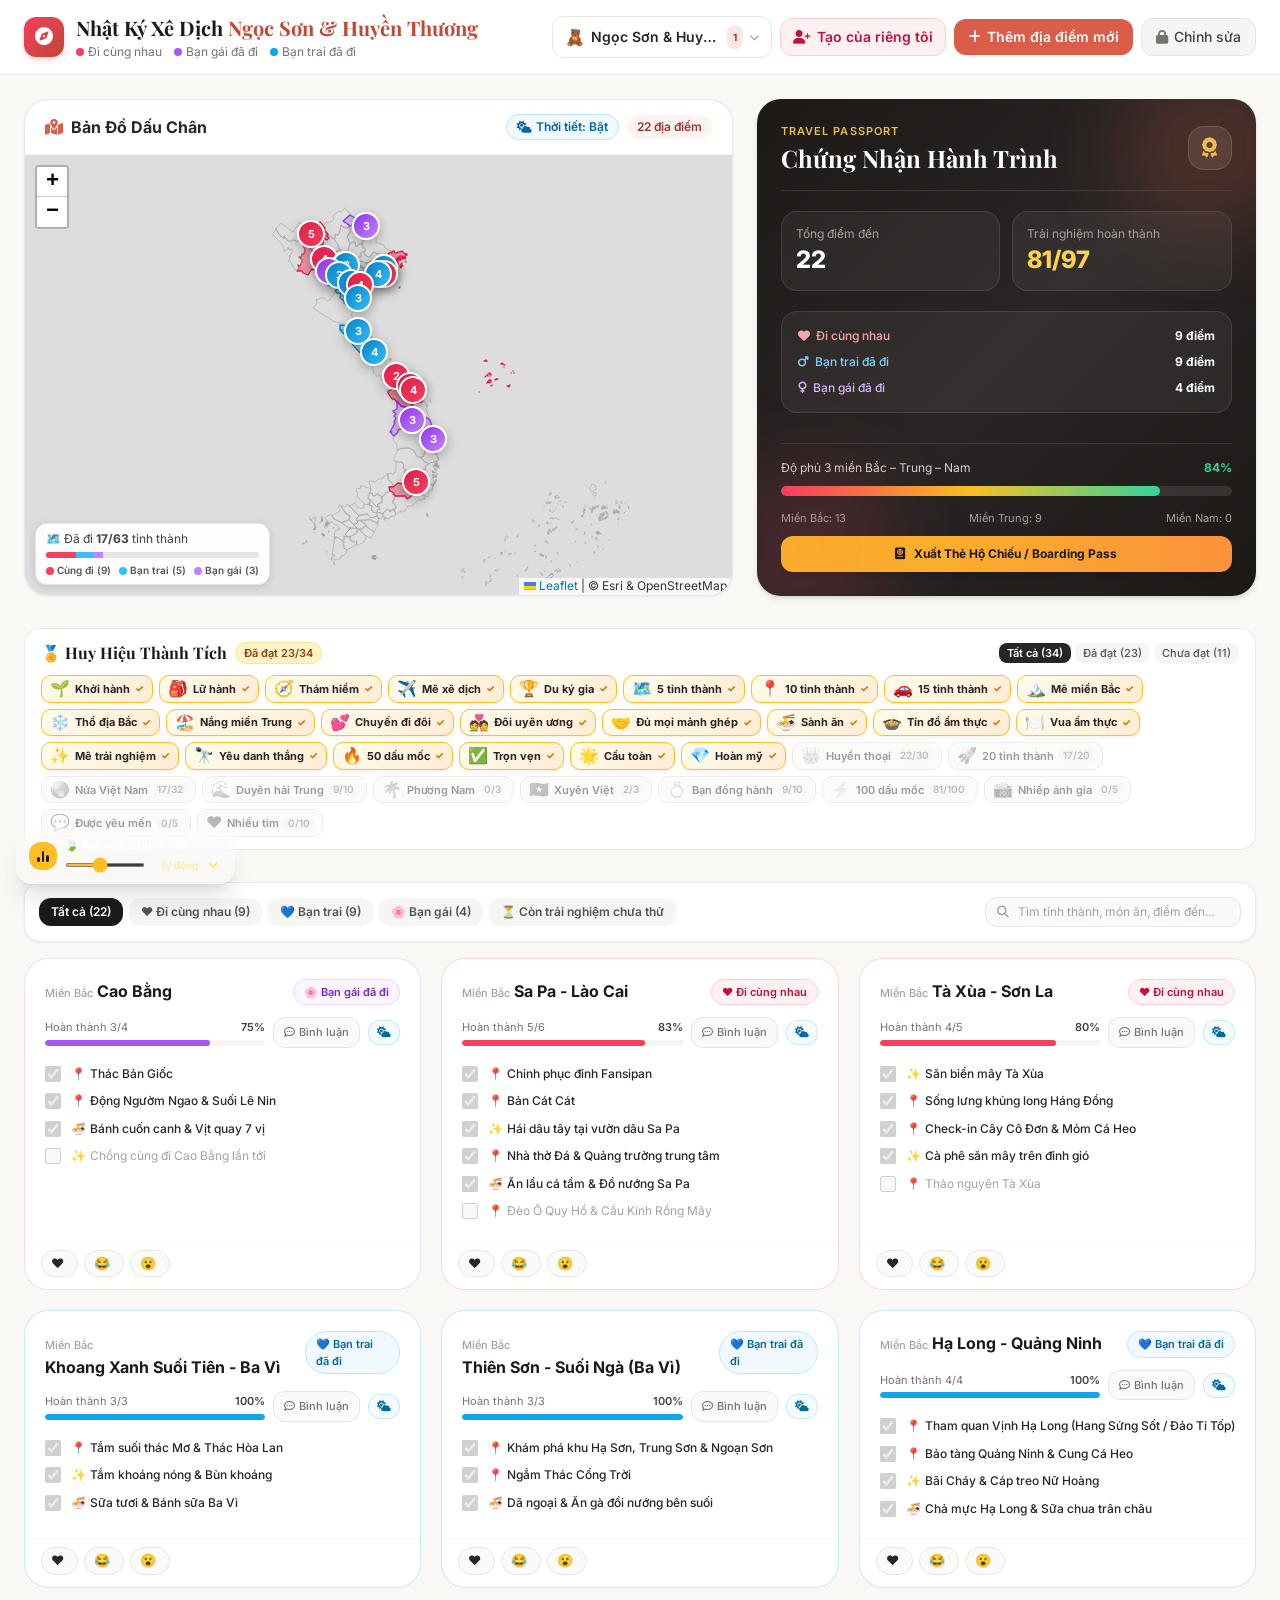
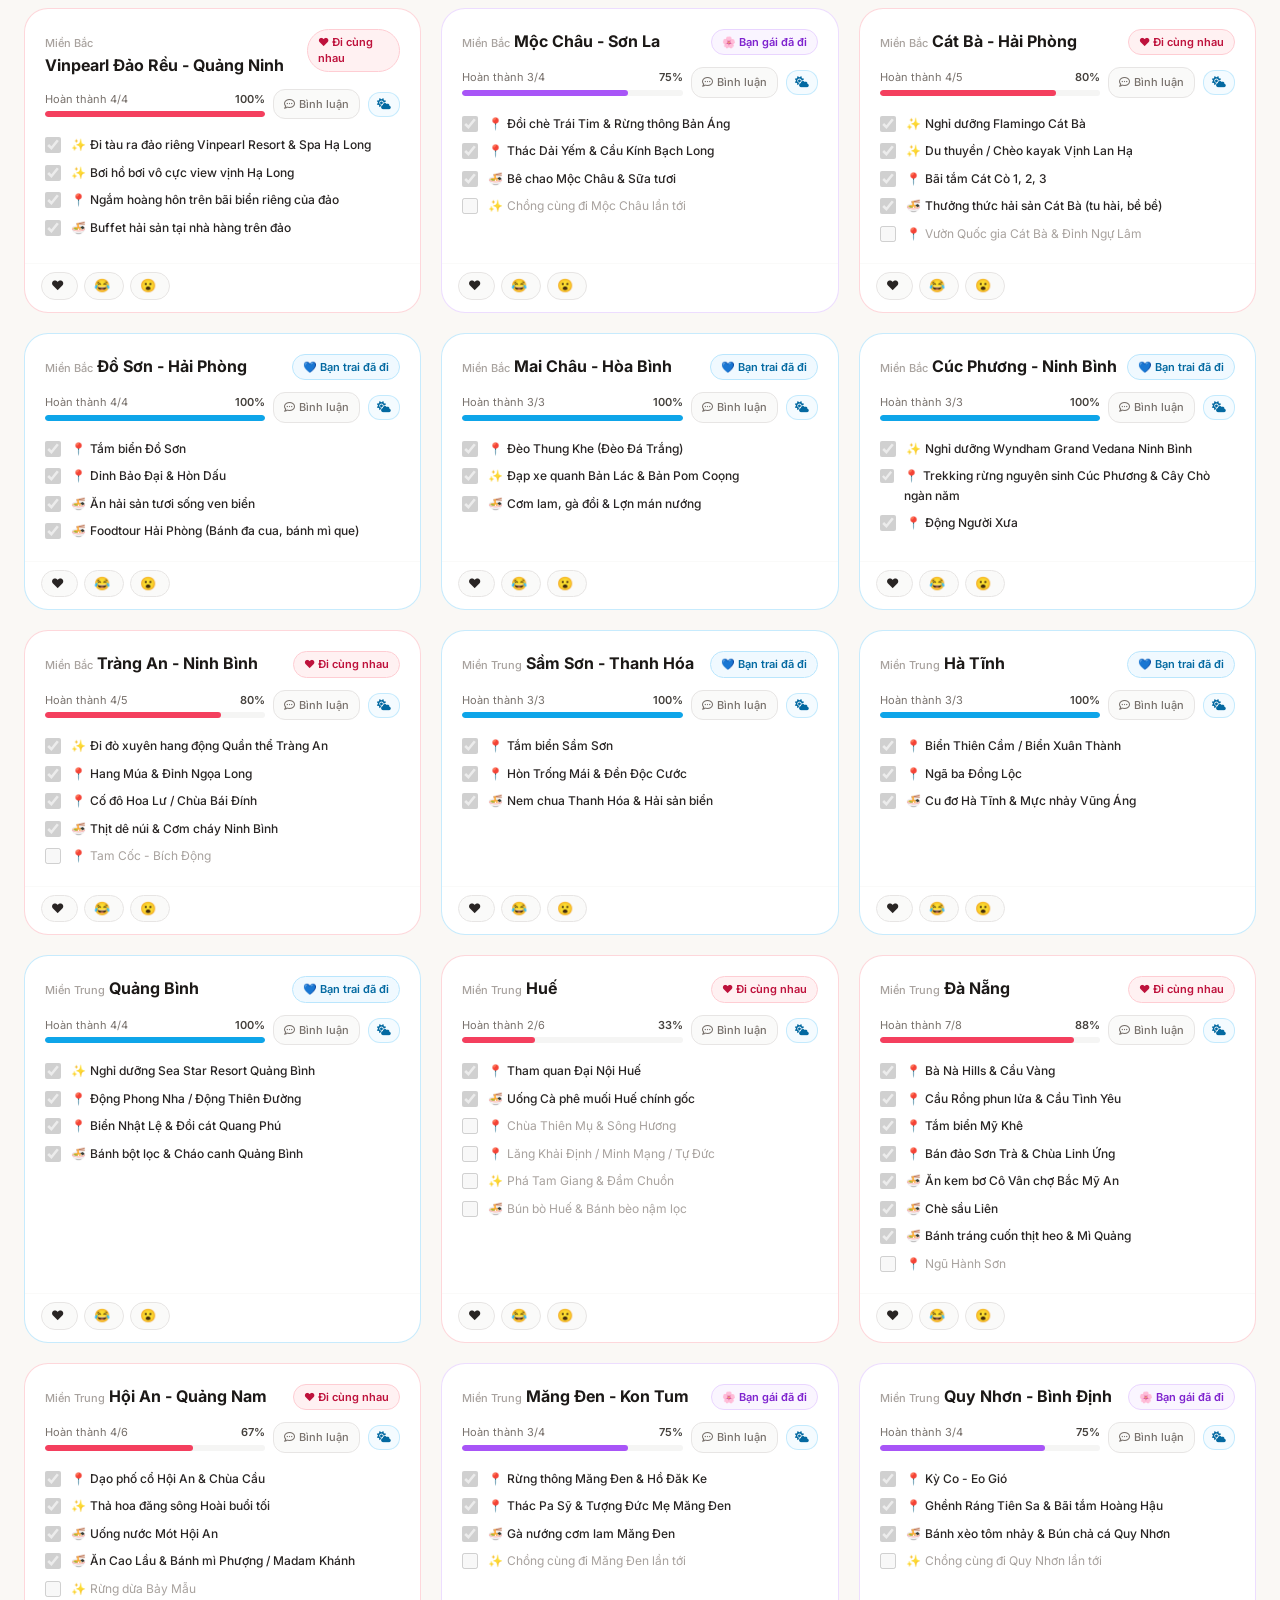
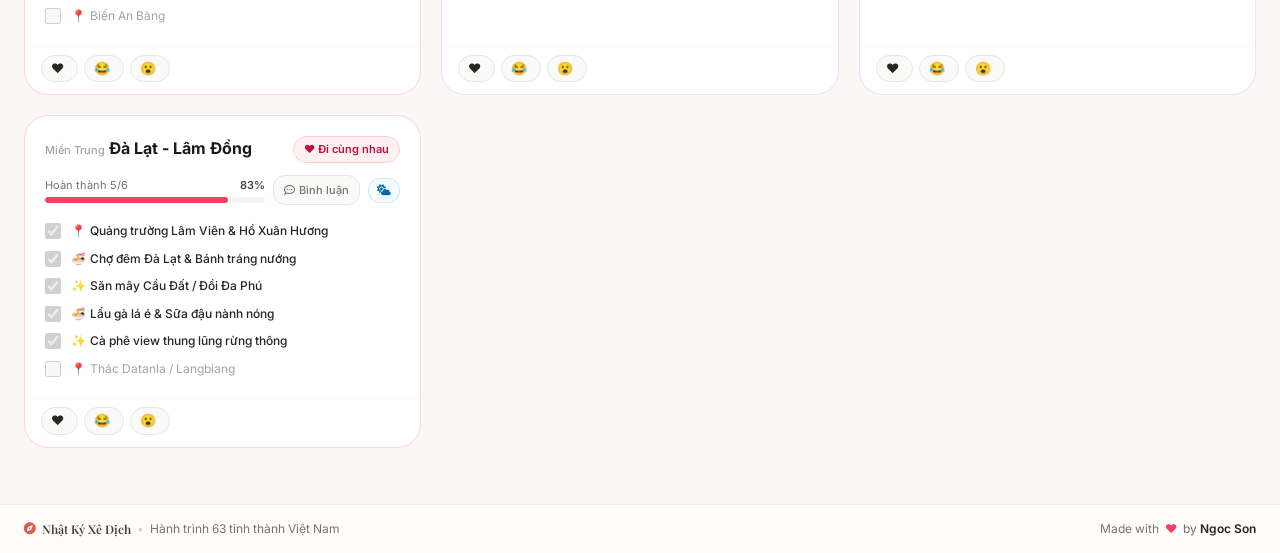
==== commit d655871e: "feat: add spatial ambient sound engine and weather equalizer UI" ====
--- a/index.html
+++ b/index.html
@@ -704,6 +704,9 @@
     </div>
   </div>
 
+  <!-- Nút Âm thanh không gian theo địa điểm & thời tiết -->
+  <div id="ambient-sound-widget" class="fixed bottom-4 left-4 z-40"></div>
+
   <!-- Toast Thông Báo -->
   <div id="toast-box"
     class="fixed bottom-5 right-5 z-50 hidden items-center gap-2 bg-stone-900 text-white px-4 py-3 rounded-2xl shadow-xl text-xs font-medium">
@@ -716,6 +719,7 @@
   <script src="assets/js/app.js"></script>
   <script src="assets/js/passport.js"></script>
   <script src="assets/js/weather.js"></script>
+  <script src="assets/js/ambient-sound.js"></script>
 </body>
 
 </html>
--- a/assets/css/style.css
+++ b/assets/css/style.css
@@ -225,3 +225,11 @@
 .mwx-drops i:nth-child(3) { animation-delay: -0.44s; }
 .mwx-storm .mwx-drops i { background: #93c5fd; }
 @keyframes mwxDrop { from { transform: translateY(-4px); opacity: 0.95; } to { transform: translateY(10px); opacity: 0; } }
+
+/* Equalizer 3 cột cho nút Âm thanh không gian */
+.ambient-eq { display: inline-flex; align-items: flex-end; gap: 2px; height: 12px; }
+.ambient-eq i { display: block; width: 2.5px; background: currentColor; border-radius: 2px; animation: ambientEq 0.9s ease-in-out infinite; }
+.ambient-eq i:nth-child(1) { height: 5px; animation-delay: 0s; }
+.ambient-eq i:nth-child(2) { height: 11px; animation-delay: -0.3s; }
+.ambient-eq i:nth-child(3) { height: 7px; animation-delay: -0.6s; }
+@keyframes ambientEq { 0%, 100% { height: 4px; } 50% { height: 12px; } }
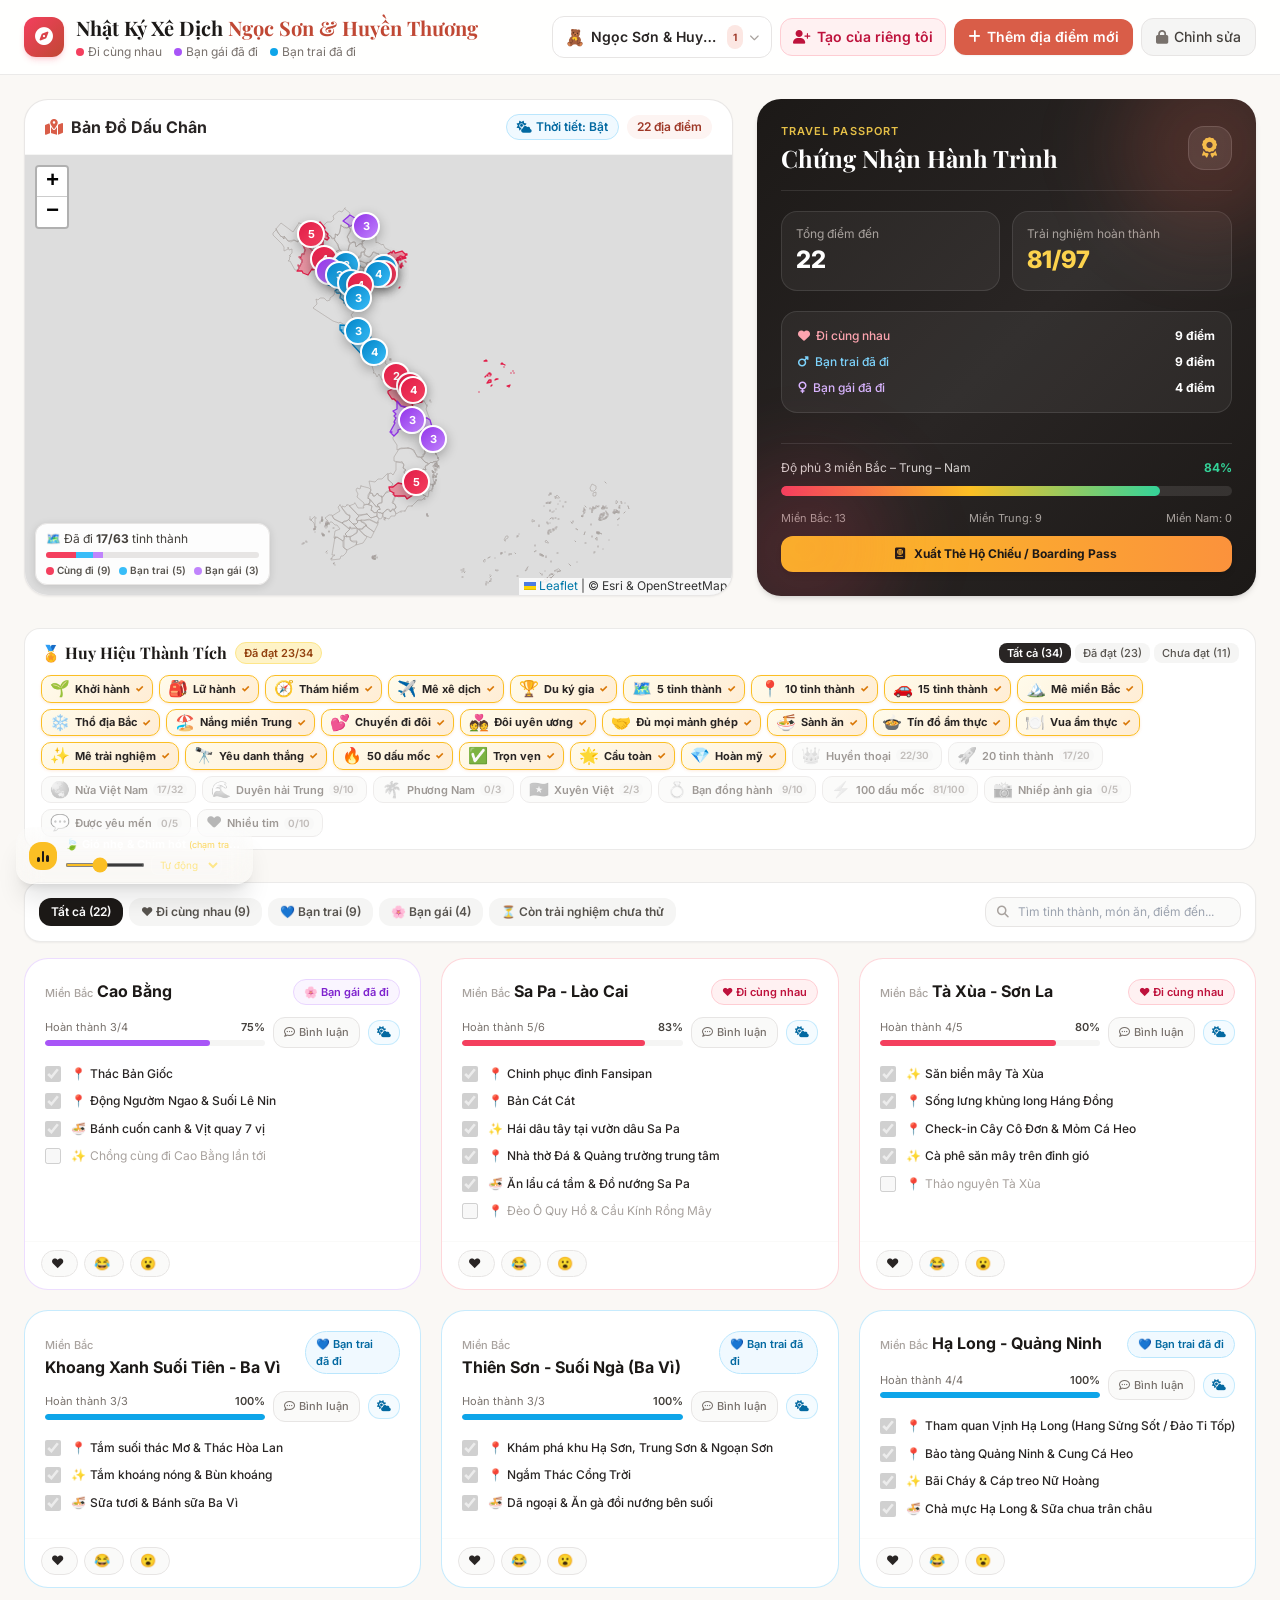
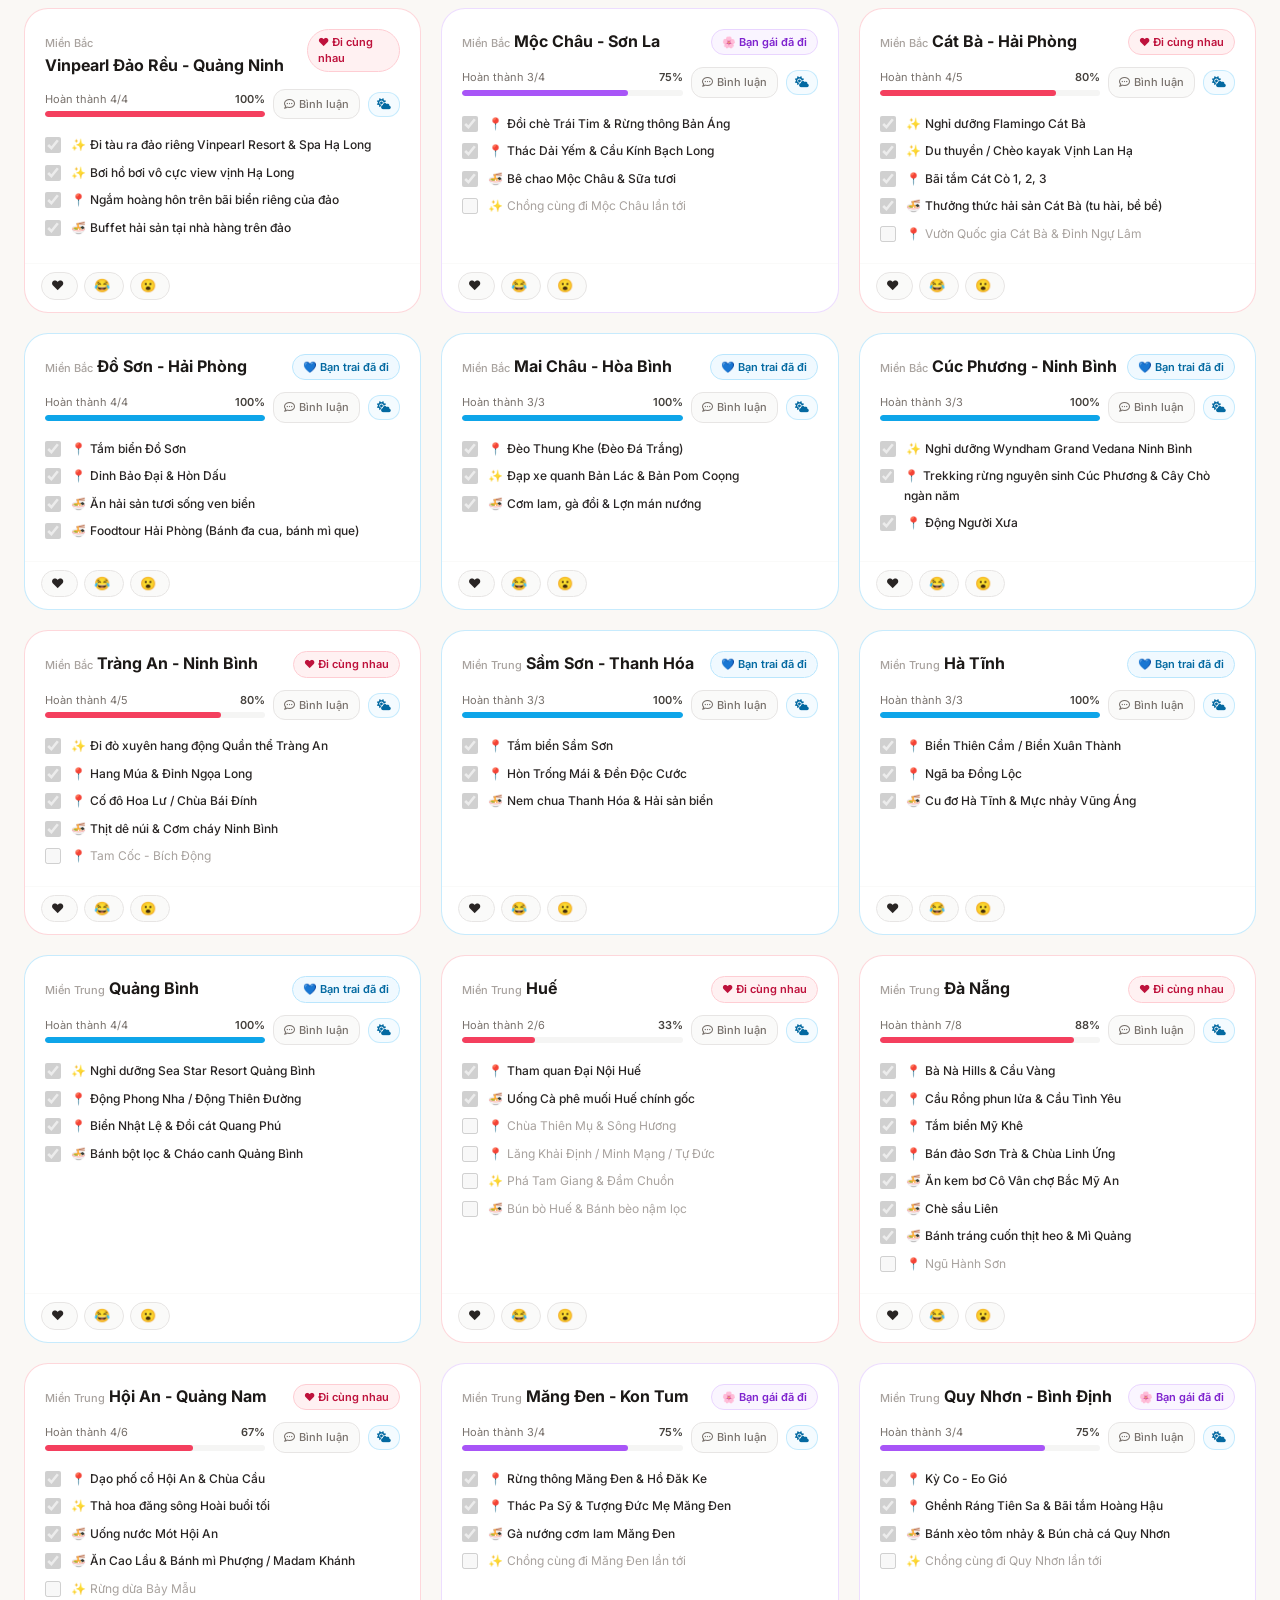
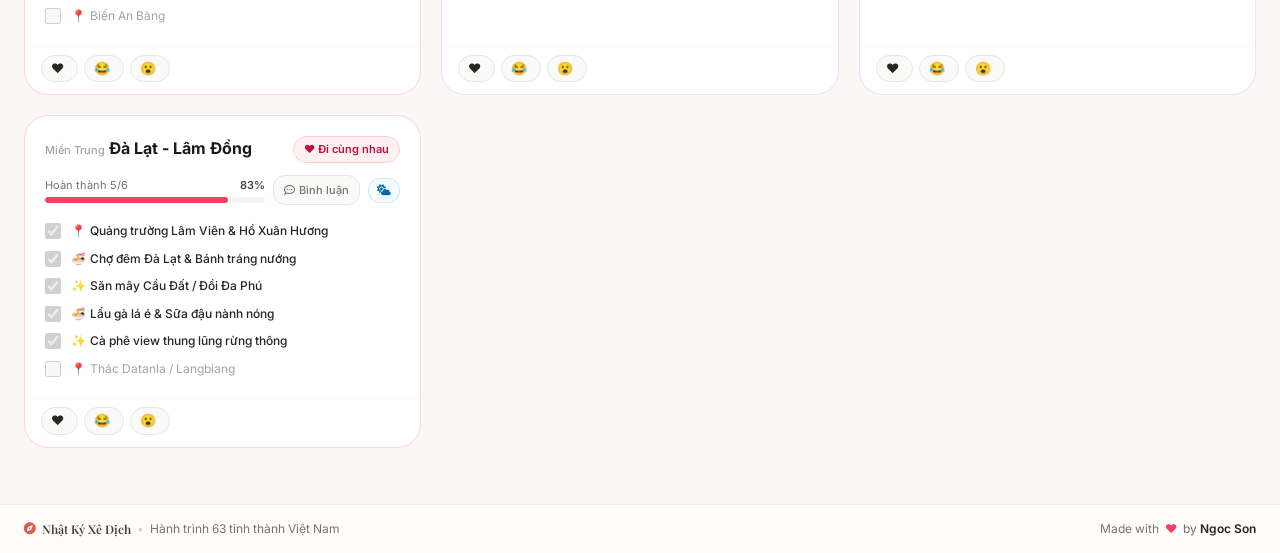
==== commit f4b600bd: "feat: add SEO metadata and social sharing tags with preview image" ====
--- a/index.html
+++ b/index.html
@@ -6,7 +6,38 @@
   <meta name="viewport" content="width=device-width, initial-scale=1.0">
   <link rel="icon" type="image/png" href="assets/images/Icon-637.png">
   <link rel="apple-touch-icon" href="assets/images/Icon-637.png">
-  <title>Nhật Ký Hành Trình — Ngọc Sơn & Huyền Thương</title>
+  <title>Nhật Ký Xê Dịch — Bản Đồ Hành Trình 63 Tỉnh Thành Việt Nam</title>
+
+  <!-- SEO & Social Share (Facebook / Zalo / Telegram / X) -->
+  <meta name="description"
+    content="Nhật ký hành trình tương tác khám phá 63 tỉnh thành Việt Nam: tô màu tỉnh đã đi, thời tiết trực tiếp trên bản đồ, âm thanh không gian, 34 huy hiệu thành tích, xuất ảnh Hộ chiếu/Boarding Pass và tạo nhật ký riêng.">
+  <meta name="keywords"
+    content="nhật ký xê dịch, bản đồ du lịch Việt Nam, 63 tỉnh thành, travel passport, nhật ký hành trình, cặp đôi du lịch">
+  <meta name="author" content="Ngoc Son">
+  <meta name="theme-color" content="#E85D3F">
+  <link rel="canonical" href="https://ngocson18.github.io/nhat-ky-xe-dich/">
+
+  <!-- Open Graph / Facebook / Zalo -->
+  <meta property="og:type" content="website">
+  <meta property="og:locale" content="vi_VN">
+  <meta property="og:site_name" content="Nhật Ký Xê Dịch">
+  <meta property="og:title" content="Nhật Ký Xê Dịch — Bản Đồ Hành Trình 63 Tỉnh Thành Việt Nam">
+  <meta property="og:description"
+    content="Đánh dấu hành trình 63 tỉnh thành Việt Nam trên bản đồ tương tác với thời tiết thực, âm thanh không gian, huy hiệu thành tích và xuất ảnh Hộ chiếu/Boarding Pass.">
+  <meta property="og:url" content="https://ngocson18.github.io/nhat-ky-xe-dich/">
+  <meta property="og:image" content="https://ngocson18.github.io/nhat-ky-xe-dich/assets/images/tikqa48fgdujh12cc11j.jpg">
+  <meta property="og:image:secure_url" content="https://ngocson18.github.io/nhat-ky-xe-dich/assets/images/tikqa48fgdujh12cc11j.jpg">
+  <meta property="og:image:type" content="image/jpeg">
+  <meta property="og:image:width" content="1200">
+  <meta property="og:image:height" content="630">
+  <meta property="og:image:alt" content="Nhật Ký Xê Dịch — Bản Đồ Hành Trình Việt Nam">
+
+  <!-- Twitter / X Card -->
+  <meta name="twitter:card" content="summary_large_image">
+  <meta name="twitter:title" content="Nhật Ký Xê Dịch — Bản Đồ Hành Trình 63 Tỉnh Thành Việt Nam">
+  <meta name="twitter:description"
+    content="Đánh dấu hành trình 63 tỉnh thành Việt Nam trên bản đồ tương tác với thời tiết thực, âm thanh không gian, huy hiệu thành tích và xuất ảnh Hộ chiếu/Boarding Pass.">
+  <meta name="twitter:image" content="https://ngocson18.github.io/nhat-ky-xe-dich/assets/images/tikqa48fgdujh12cc11j.jpg">
   <script src="assets/lib/tailwind/tailwind.js"></script>
   <link rel="stylesheet" href="assets/lib/fontawesome/css/all.min.css">
   <link rel="stylesheet" href="assets/lib/leaflet/leaflet.css" />
